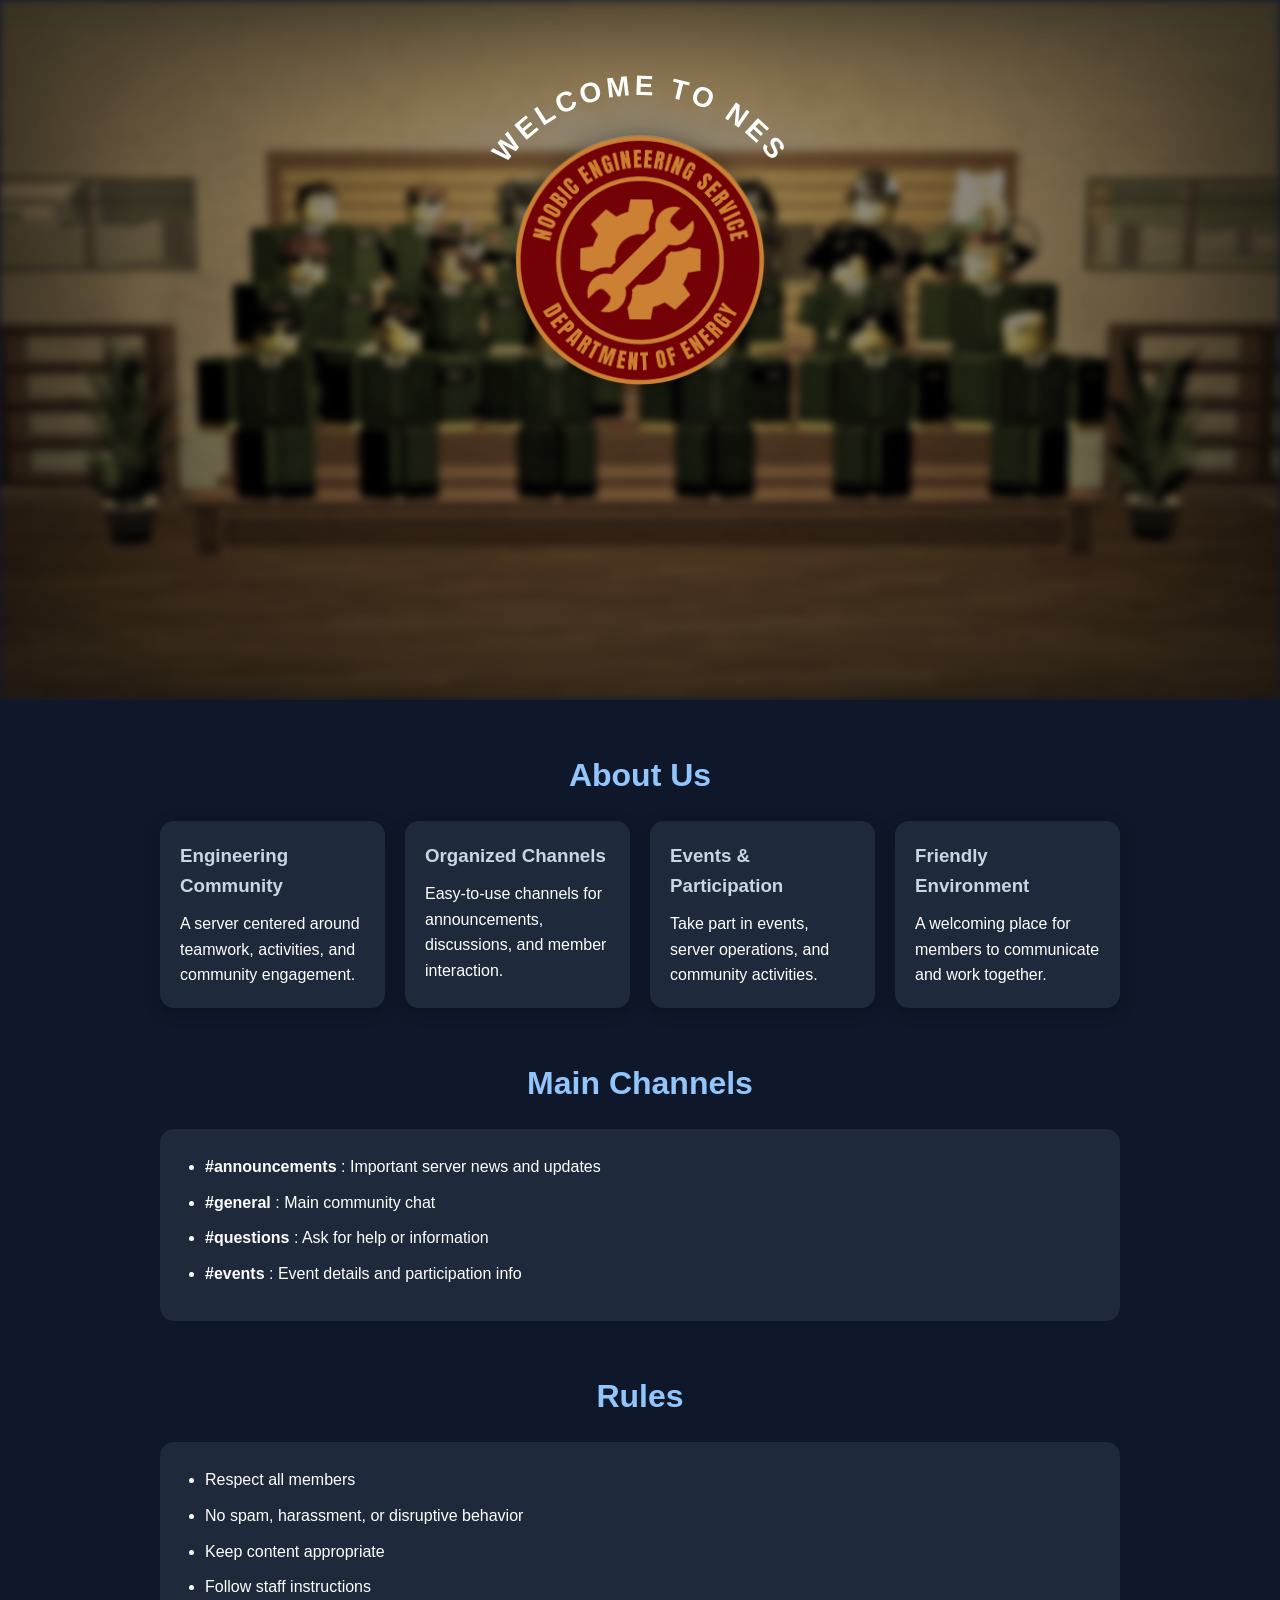
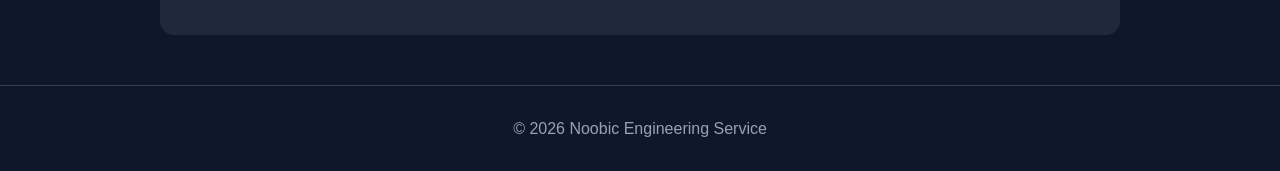
==== index.html @ 14b17bb6 "Rename Untitled-1.html to index.html" ====
<!DOCTYPE html>
<html lang="en">
<head>
  <meta charset="UTF-8">
  <meta name="viewport" content="width=device-width, initial-scale=1.0">
  <title>Noobic Engineering Service</title>
  <style>
    * {
      box-sizing: border-box;
      margin: 0;
      padding: 0;
      font-family: Arial, sans-serif;
    }

    body {
      background: #0f172a;
      color: white;
      line-height: 1.6;
    }

    header {
 	position: relative;
	padding: 50px 20px 70px;
	text-align: center;
	overflow: hidden;
	}

	header::before {
 	content: "";
  	position: absolute;
  	inset: 0;
  	background: url("NESHRMRHC.png") center/cover no-repeat;
  	filter: blur(4px) brightness(0.6);
  	z-index: 0;
	}

    .hero-logo-wrap {
      position: relative;
      width: 420px;
      height: 420px;
      margin: 0 auto 30px;
    }

    .hero-logo-wrap svg {
      position: absolute;
      inset: 0;
      width: 100%;
      height: 100%;
    }

    .circle-text {
      fill: white;
      font-size: 28px;
      font-weight: bold;
      letter-spacing: 4px;
      text-transform: uppercase;
    }

    .hero-logo {
      position: absolute;
      top: 50%;
      left: 50%;
      width: 250px;
      height: 250px;
      transform: translate(-50%, -50%);
      object-fit: contain;
      border-radius: 50%;
      box-shadow: 0 0 25px rgba(0,0,0,0.35);
    }

    header p {
      max-width: 750px;
      margin: 0 auto 25px;
      font-size: 1.08rem;
      color: #e2e8f0;
    }

    .btn {
      display: inline-block;
      background: white;
      color: #5865F2;
      padding: 12px 22px;
      border-radius: 10px;
      text-decoration: none;
      font-weight: bold;
      transition: 0.2s;
    }

    .btn:hover {
      transform: scale(1.05);
      background: #e2e8f0;
    }

    section {
      max-width: 1000px;
      margin: 50px auto;
      padding: 0 20px;
    }

    h2 {
      margin-bottom: 20px;
      font-size: 2rem;
      color: #93c5fd;
      text-align: center;
    }

    .cards {
      display: grid;
      grid-template-columns: repeat(auto-fit, minmax(220px, 1fr));
      gap: 20px;
    }

    .card {
      background: #1e293b;
      padding: 20px;
      border-radius: 14px;
      box-shadow: 0 4px 15px rgba(0,0,0,0.25);
    }

    .card h3 {
      margin-bottom: 10px;
      color: #cbd5e1;
    }

    .rules, .channels {
      background: #1e293b;
      padding: 25px;
      border-radius: 14px;
    }

    ul {
      padding-left: 20px;
    }

    li {
      margin-bottom: 10px;
    }

    footer {
      text-align: center;
      padding: 30px 20px;
      color: #94a3b8;
      border-top: 1px solid #334155;
      margin-top: 40px;
    }

    @media (max-width: 500px) {
      .hero-logo-wrap {
        width: 300px;
        height: 300px;
      }

      .hero-logo {
        width: 180px;
        height: 180px;
      }

      .circle-text {
        font-size: 20px;
        letter-spacing: 3px;
      }
    }
	 #loader {
  		position: fixed;
  		inset: 0;
  		background: #0f172a;
  		display: flex;
  		justify-content: center;
  		align-items: center;
  		z-index: 9999;
  		transition: opacity 0.6s ease, visibility 0.6s ease;
	}	

	 .loader-logo {
  		width: 170px;
  		height: 170px;
  		border-radius: 50%;
  		animation: spinLogo 1.6s linear infinite;
	}

#loader.hide {
  opacity: 0;
  visibility: hidden;
}

@keyframes spinLogo {
  from {
    transform: rotate(0deg);
  }
  to {
    transform: rotate(360deg);
  }
}
  </style>
</head>
<body>
	
    <div id="loader">
  		<img src="nesLOGO.png" alt="Loading Logo" class="loader-logo">
	</div>
	
  <header>
    <div class="hero-logo-wrap">
      <svg viewBox="0 0 420 420" aria-hidden="true">
        <defs>
          <path id="textCircle" d="M 210,210
                                   m -165,0
                                   a 165,165 0 1,1 330,0
                                   a 165,165 0 1,1 -330,0"/>
        </defs>
        <text class="circle-text">
          <textPath href="#textCircle" startOffset="25%" text-anchor="middle">
            WELCOME TO NES
          </textPath>
        </text>
      </svg>

      <img src="nesLOGO.png" alt="Noobic Engineering Service Logo" class="hero-logo">
    </div>

    <p>
      Welcome to the official community space of Noobic Engineering Service.
      Join the server to connect with members, take part in activities, and stay updated with the community.
    </p>

    <a class="btn" href="https://discord.gg/warhzhw2" target="_blank">Join Server</a>
  </header>

  <section>
    <h2>About Us</h2>
    <div class="cards">
      <div class="card">
        <h3>Engineering Community</h3>
        <p>A server centered around teamwork, activities, and community engagement.</p>
      </div>
      <div class="card">
        <h3>Organized Channels</h3>
        <p>Easy-to-use channels for announcements, discussions, and member interaction.</p>
      </div>
      <div class="card">
        <h3>Events & Participation</h3>
        <p>Take part in events, server operations, and community activities.</p>
      </div>
      <div class="card">
        <h3>Friendly Environment</h3>
        <p>A welcoming place for members to communicate and work together.</p>
      </div>
    </div>
  </section>

  <section>
    <h2>Main Channels</h2>
    <div class="channels">
      <ul>
        <li><strong>#announcements</strong> : Important server news and updates</li>
        <li><strong>#general</strong> : Main community chat</li>
        <li><strong>#questions</strong> : Ask for help or information</li>
        <li><strong>#events</strong> : Event details and participation info</li>
      </ul>
    </div>
  </section>

  <section>
    <h2>Rules</h2>
    <div class="rules">
      <ul>
        <li>Respect all members</li>
        <li>No spam, harassment, or disruptive behavior</li>
        <li>Keep content appropriate</li>
        <li>Follow staff instructions</li>
      </ul>
    </div>
  </section>

  <footer>
    <p>© 2026 Noobic Engineering Service</p>
  </footer>
	<script>
  	window.addEventListener("load", function () {
    	const loader = document.getElementById("loader");
    	setTimeout(function () {
      	loader.classList.add("hide");
    	}, 1200);
  	});
	</script>
</body>
</html>
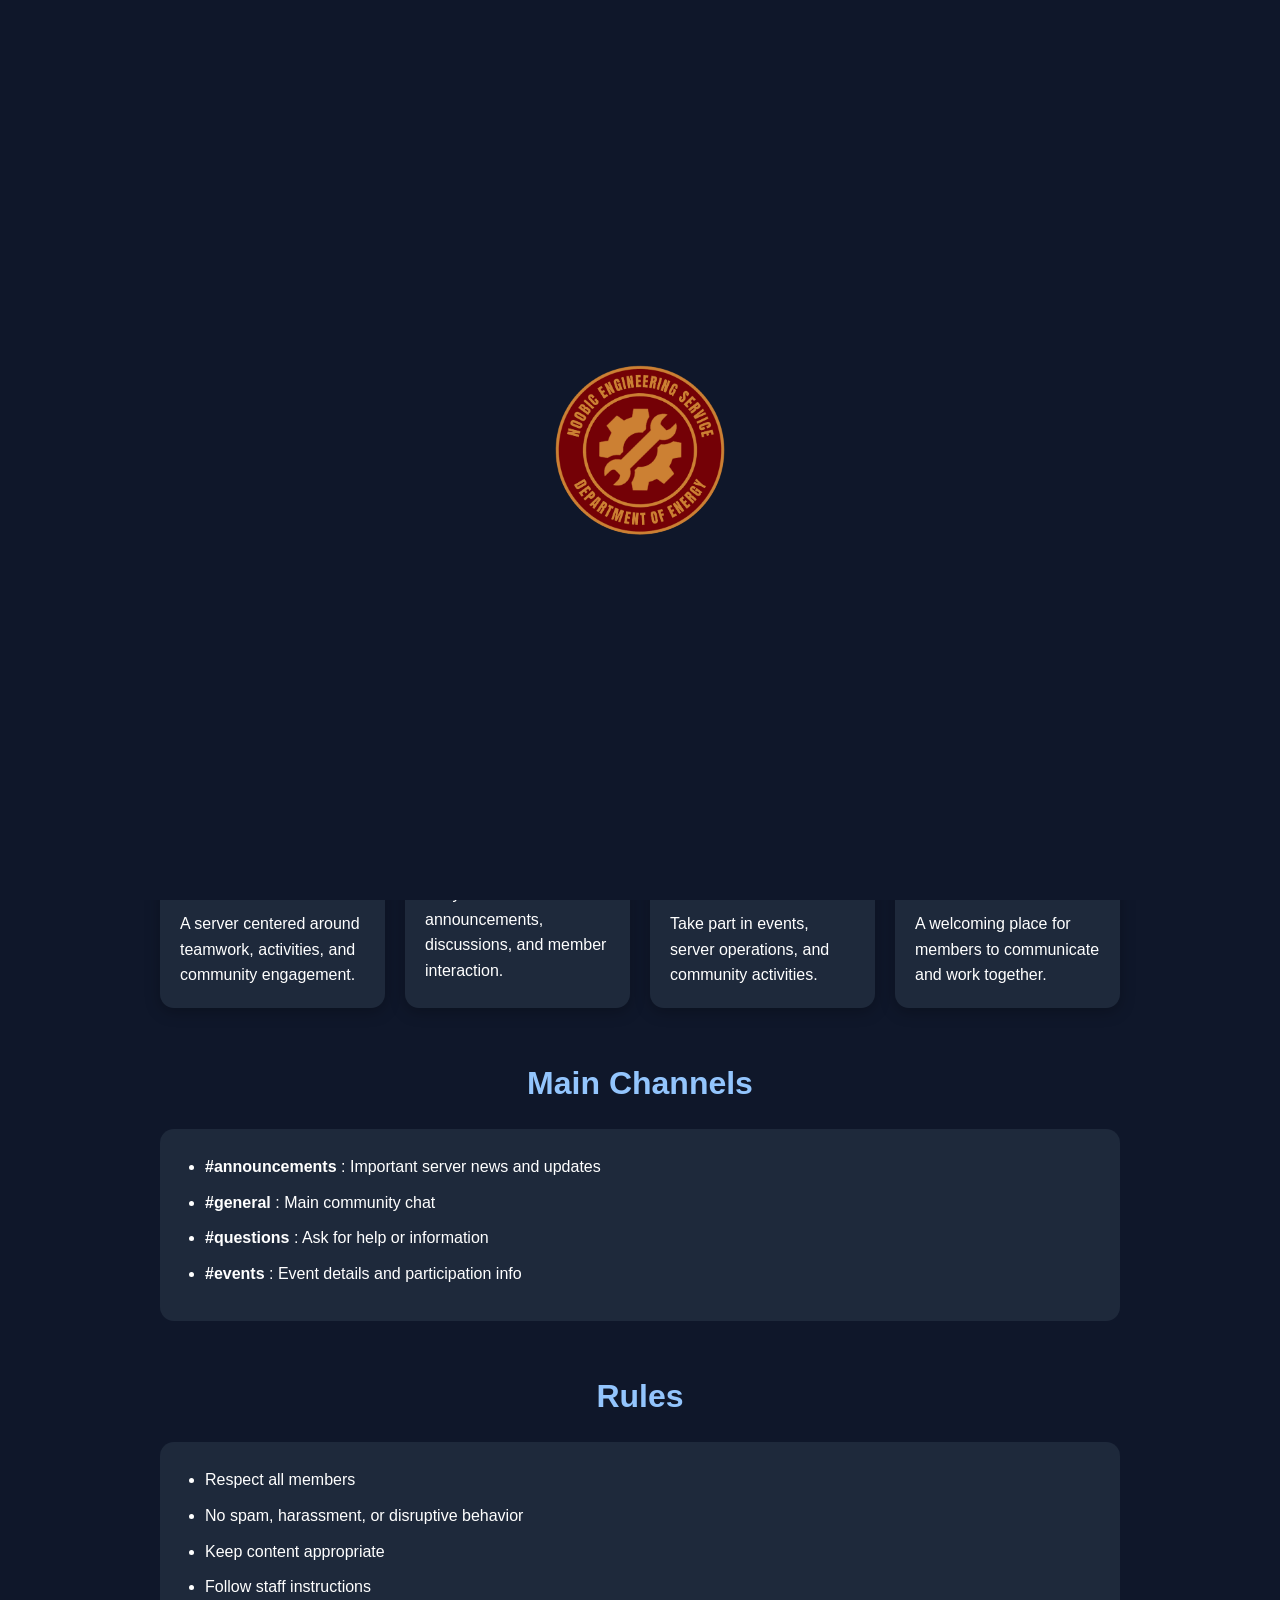
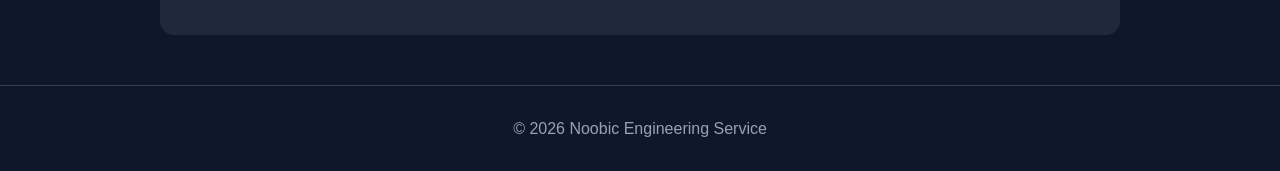
==== commit dd0804f9: "Update index.html" ====
--- a/index.html
+++ b/index.html
@@ -178,17 +178,94 @@
   		animation: spinLogo 1.6s linear infinite;
 	}
 
-#loader.hide {
-  opacity: 0;
+		#loader.hide {
+		opacity: 0;
   visibility: hidden;
 }
 
-@keyframes spinLogo {
-  from {
-    transform: rotate(0deg);
-  }
-  to {
+  @keyframes spinLogo {
+  	from {
+    	transform: rotate(0deg);
+   }
+ 	to {
     transform: rotate(360deg);
+  	}
+   }
+	  
+	header > * {
+  position: relative;
+  z-index: 1;
+}
+	  
+	  .hero-logo {
+  box-shadow: 0 0 70px rgba(255, 200, 100, 0.6);
+}
+	  .circle-text {
+  fill: #d8a15b;
+  font-size: 24px;
+  font-weight: 900;
+  letter-spacing: 6px;
+  text-transform: uppercase;
+  filter:
+    drop-shadow(0 0 2px rgba(216, 161, 91, 0.9))
+    drop-shadow(0 0 6px rgba(216, 161, 91, 0.8))
+    drop-shadow(0 0 12px rgba(216, 161, 91, 0.6));
+}
+	  header {
+  position: relative;
+  padding: 50px 20px 70px;
+  text-align: center;
+  overflow: hidden;
+}
+
+header::before {
+  content: "";
+  position: absolute;
+  inset: 0;
+  background: url("NESHRMRHC.png") center/cover no-repeat;
+  filter: brightness(0.6);
+  transform: scale(1.03);
+  z-index: 0;
+}
+
+#particles {
+  position: absolute;
+  inset: 0;
+  z-index: 1;
+  pointer-events: none;
+  overflow: hidden;
+}
+
+.hero-content {
+  position: relative;
+  z-index: 2;
+}
+	  .particle {
+  position: absolute;
+  display: block;
+  border-radius: 50%;
+  background: rgba(255, 220, 140, 0.85);
+  box-shadow:
+    0 0 6px rgba(255, 220, 140, 0.8),
+    0 0 14px rgba(255, 220, 140, 0.45);
+  animation: floatParticle linear infinite;
+}
+
+@keyframes floatParticle {
+  0% {
+    transform: translateY(0px) translateX(0px);
+  }
+  25% {
+    transform: translateY(-12px) translateX(8px);
+  }
+  50% {
+    transform: translateY(-24px) translateX(-6px);
+  }
+  75% {
+    transform: translateY(-10px) translateX(10px);
+  }
+  100% {
+    transform: translateY(0px) translateX(0px);
   }
 }
   </style>
@@ -200,6 +277,9 @@
 	</div>
 	
   <header>
+  <div id="particles"></div>
+
+  <div class="hero-content">
     <div class="hero-logo-wrap">
       <svg viewBox="0 0 420 420" aria-hidden="true">
         <defs>
@@ -210,7 +290,7 @@
         </defs>
         <text class="circle-text">
           <textPath href="#textCircle" startOffset="25%" text-anchor="middle">
-            WELCOME TO NES
+            SAFETY • SERVICE • REPAIR
           </textPath>
         </text>
       </svg>
@@ -219,13 +299,12 @@
     </div>
 
     <p>
-      Welcome to the official community space of Noobic Engineering Service.
-      Join the server to connect with members, take part in activities, and stay updated with the community.
-    </p>
+      <em> Welcome to the official community space of Noobic Engineering Service.
+    Join the server to connect with members, take part in activities, and stay updated with the community. </em> </p>
 
     <a class="btn" href="https://discord.gg/warhzhw2" target="_blank">Join Server</a>
-  </header>
-
+  </div>
+</header>
   <section>
     <h2>About Us</h2>
     <div class="cards">
@@ -275,13 +354,31 @@
   <footer>
     <p>© 2026 Noobic Engineering Service</p>
   </footer>
-	<script>
-  	window.addEventListener("load", function () {
-    	const loader = document.getElementById("loader");
-    	setTimeout(function () {
-      	loader.classList.add("hide");
-    	}, 1200);
-  	});
-	</script>
+<script>
+window.addEventListener("load", function () {
+
+  // loader
+  const loader = document.getElementById("loader");
+  setTimeout(function () {
+    loader.classList.add("hide");
+  }, 2400);
+
+  // particles
+  const particles = document.getElementById("particles");
+
+  for (let i = 0; i < 30; i++) {
+    const p = document.createElement("span");
+    p.className = "particle";
+    p.style.left = Math.random() * 100 + "%";
+    p.style.top = Math.random() * 100 + "%";
+    p.style.animationDelay = (Math.random() * 6) + "s";
+    p.style.animationDuration = (4 + Math.random() * 5) + "s";
+    p.style.opacity = 0.2 + Math.random() * 0.5;
+    p.style.width = p.style.height = (2 + Math.random() * 4) + "px";
+    particles.appendChild(p);
+  }
+
+});
+</script>
 </body>
 </html>
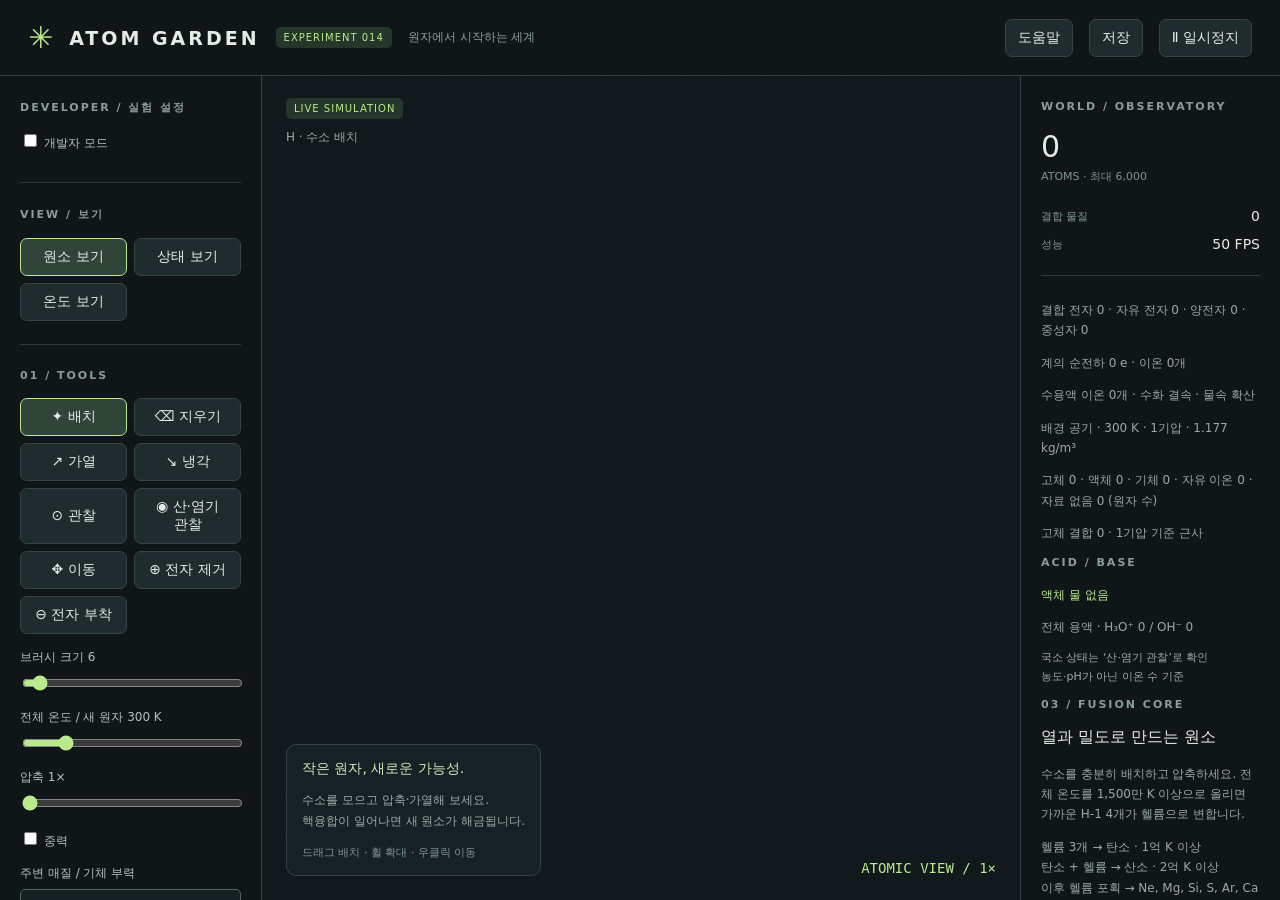
==== commit 49f1d265: "Add files via upload" ====
--- a/index.html
+++ b/index.html
@@ -1,384 +1,3 @@
-<!DOCTYPE html>
-<html lang="en">
-<head>
-  <meta charset="UTF-8">
-  <meta name="viewport" content="width=device-width, initial-scale=1.0">
-  <title>Noobic Engineering Service</title>
-  <style>
-    * {
-      box-sizing: border-box;
-      margin: 0;
-      padding: 0;
-      font-family: Arial, sans-serif;
-    }
-
-    body {
-      background: #0f172a;
-      color: white;
-      line-height: 1.6;
-    }
-
-    header {
- 	position: relative;
-	padding: 50px 20px 70px;
-	text-align: center;
-	overflow: hidden;
-	}
-
-	header::before {
- 	content: "";
-  	position: absolute;
-  	inset: 0;
-  	background: url("NESHRMRHC.png") center/cover no-repeat;
-  	filter: blur(4px) brightness(0.6);
-  	z-index: 0;
-	}
-
-    .hero-logo-wrap {
-      position: relative;
-      width: 420px;
-      height: 420px;
-      margin: 0 auto 30px;
-    }
-
-    .hero-logo-wrap svg {
-      position: absolute;
-      inset: 0;
-      width: 100%;
-      height: 100%;
-    }
-
-    .circle-text {
-      fill: white;
-      font-size: 28px;
-      font-weight: bold;
-      letter-spacing: 4px;
-      text-transform: uppercase;
-    }
-
-    .hero-logo {
-      position: absolute;
-      top: 50%;
-      left: 50%;
-      width: 250px;
-      height: 250px;
-      transform: translate(-50%, -50%);
-      object-fit: contain;
-      border-radius: 50%;
-      box-shadow: 0 0 25px rgba(0,0,0,0.35);
-    }
-
-    header p {
-      max-width: 750px;
-      margin: 0 auto 25px;
-      font-size: 1.08rem;
-      color: #e2e8f0;
-    }
-
-    .btn {
-      display: inline-block;
-      background: white;
-      color: #5865F2;
-      padding: 12px 22px;
-      border-radius: 10px;
-      text-decoration: none;
-      font-weight: bold;
-      transition: 0.2s;
-    }
-
-    .btn:hover {
-      transform: scale(1.05);
-      background: #e2e8f0;
-    }
-
-    section {
-      max-width: 1000px;
-      margin: 50px auto;
-      padding: 0 20px;
-    }
-
-    h2 {
-      margin-bottom: 20px;
-      font-size: 2rem;
-      color: #93c5fd;
-      text-align: center;
-    }
-
-    .cards {
-      display: grid;
-      grid-template-columns: repeat(auto-fit, minmax(220px, 1fr));
-      gap: 20px;
-    }
-
-    .card {
-      background: #1e293b;
-      padding: 20px;
-      border-radius: 14px;
-      box-shadow: 0 4px 15px rgba(0,0,0,0.25);
-    }
-
-    .card h3 {
-      margin-bottom: 10px;
-      color: #cbd5e1;
-    }
-
-    .rules, .channels {
-      background: #1e293b;
-      padding: 25px;
-      border-radius: 14px;
-    }
-
-    ul {
-      padding-left: 20px;
-    }
-
-    li {
-      margin-bottom: 10px;
-    }
-
-    footer {
-      text-align: center;
-      padding: 30px 20px;
-      color: #94a3b8;
-      border-top: 1px solid #334155;
-      margin-top: 40px;
-    }
-
-    @media (max-width: 500px) {
-      .hero-logo-wrap {
-        width: 300px;
-        height: 300px;
-      }
-
-      .hero-logo {
-        width: 180px;
-        height: 180px;
-      }
-
-      .circle-text {
-        font-size: 20px;
-        letter-spacing: 3px;
-      }
-    }
-	 #loader {
-  		position: fixed;
-  		inset: 0;
-  		background: #0f172a;
-  		display: flex;
-  		justify-content: center;
-  		align-items: center;
-  		z-index: 9999;
-  		transition: opacity 0.6s ease, visibility 0.6s ease;
-	}	
-
-	 .loader-logo {
-  		width: 170px;
-  		height: 170px;
-  		border-radius: 50%;
-  		animation: spinLogo 1.6s linear infinite;
-	}
-
-		#loader.hide {
-		opacity: 0;
-  visibility: hidden;
-}
-
-  @keyframes spinLogo {
-  	from {
-    	transform: rotate(0deg);
-   }
- 	to {
-    transform: rotate(360deg);
-  	}
-   }
-	  
-	header > * {
-  position: relative;
-  z-index: 1;
-}
-	  
-	  .hero-logo {
-  box-shadow: 0 0 70px rgba(255, 200, 100, 0.6);
-}
-	  .circle-text {
-  fill: #d8a15b;
-  font-size: 24px;
-  font-weight: 900;
-  letter-spacing: 6px;
-  text-transform: uppercase;
-  filter:
-    drop-shadow(0 0 2px rgba(216, 161, 91, 0.9))
-    drop-shadow(0 0 6px rgba(216, 161, 91, 0.8))
-    drop-shadow(0 0 12px rgba(216, 161, 91, 0.6));
-}
-	  header {
-  position: relative;
-  padding: 50px 20px 70px;
-  text-align: center;
-  overflow: hidden;
-}
-
-header::before {
-  content: "";
-  position: absolute;
-  inset: 0;
-  background: url("NESHRMRHC.png") center/cover no-repeat;
-  filter: brightness(0.6);
-  transform: scale(1.03);
-  z-index: 0;
-}
-
-#particles {
-  position: absolute;
-  inset: 0;
-  z-index: 1;
-  pointer-events: none;
-  overflow: hidden;
-}
-
-.hero-content {
-  position: relative;
-  z-index: 2;
-}
-	  .particle {
-  position: absolute;
-  display: block;
-  border-radius: 50%;
-  background: rgba(255, 220, 140, 0.85);
-  box-shadow:
-    0 0 6px rgba(255, 220, 140, 0.8),
-    0 0 14px rgba(255, 220, 140, 0.45);
-  animation: floatParticle linear infinite;
-}
-
-@keyframes floatParticle {
-  0% {
-    transform: translateY(0px) translateX(0px);
-  }
-  25% {
-    transform: translateY(-12px) translateX(8px);
-  }
-  50% {
-    transform: translateY(-24px) translateX(-6px);
-  }
-  75% {
-    transform: translateY(-10px) translateX(10px);
-  }
-  100% {
-    transform: translateY(0px) translateX(0px);
-  }
-}
-  </style>
-</head>
-<body>
-	
-    <div id="loader">
-  		<img src="nesLOGO.png" alt="Loading Logo" class="loader-logo">
-	</div>
-	
-  <header>
-  <div id="particles"></div>
-
-  <div class="hero-content">
-    <div class="hero-logo-wrap">
-      <svg viewBox="0 0 420 420" aria-hidden="true">
-        <defs>
-          <path id="textCircle" d="M 210,210
-                                   m -165,0
-                                   a 165,165 0 1,1 330,0
-                                   a 165,165 0 1,1 -330,0"/>
-        </defs>
-        <text class="circle-text">
-          <textPath href="#textCircle" startOffset="25%" text-anchor="middle">
-            SAFETY • SERVICE • REPAIR
-          </textPath>
-        </text>
-      </svg>
-
-      <img src="nesLOGO.png" alt="Noobic Engineering Service Logo" class="hero-logo">
-    </div>
-
-    <p>
-      <em> Welcome to the official community space of Noobic Engineering Service.
-    Join the server to connect with members, take part in activities, and stay updated with the community. </em> </p>
-
-    <a class="btn" href="https://discord.gg/warhzhw2" target="_blank">Join Server</a>
-  </div>
-</header>
-  <section>
-    <h2>About Us</h2>
-    <div class="cards">
-      <div class="card">
-        <h3>Engineering Community</h3>
-        <p>A server centered around teamwork, activities, and community engagement.</p>
-      </div>
-      <div class="card">
-        <h3>Organized Channels</h3>
-        <p>Easy-to-use channels for announcements, discussions, and member interaction.</p>
-      </div>
-      <div class="card">
-        <h3>Events & Participation</h3>
-        <p>Take part in events, server operations, and community activities.</p>
-      </div>
-      <div class="card">
-        <h3>Friendly Environment</h3>
-        <p>A welcoming place for members to communicate and work together.</p>
-      </div>
-    </div>
-  </section>
-
-  <section>
-    <h2>Main Channels</h2>
-    <div class="channels">
-      <ul>
-        <li><strong>#announcements</strong> : Important server news and updates</li>
-        <li><strong>#general</strong> : Main community chat</li>
-        <li><strong>#questions</strong> : Ask for help or information</li>
-        <li><strong>#events</strong> : Event details and participation info</li>
-      </ul>
-    </div>
-  </section>
-
-  <section>
-    <h2>Rules</h2>
-    <div class="rules">
-      <ul>
-        <li>Respect all members</li>
-        <li>No spam, harassment, or disruptive behavior</li>
-        <li>Keep content appropriate</li>
-        <li>Follow staff instructions</li>
-      </ul>
-    </div>
-  </section>
-
-  <footer>
-    <p>© 2026 Noobic Engineering Service</p>
-  </footer>
-<script>
-window.addEventListener("load", function () {
-
-  // loader
-  const loader = document.getElementById("loader");
-  setTimeout(function () {
-    loader.classList.add("hide");
-  }, 2400);
-
-  // particles
-  const particles = document.getElementById("particles");
-
-  for (let i = 0; i < 30; i++) {
-    const p = document.createElement("span");
-    p.className = "particle";
-    p.style.left = Math.random() * 100 + "%";
-    p.style.top = Math.random() * 100 + "%";
-    p.style.animationDelay = (Math.random() * 6) + "s";
-    p.style.animationDuration = (4 + Math.random() * 5) + "s";
-    p.style.opacity = 0.2 + Math.random() * 0.5;
-    p.style.width = p.style.height = (2 + Math.random() * 4) + "px";
-    particles.appendChild(p);
-  }
-
-});
-</script>
-</body>
-</html>
+<!doctype html><html lang="ko"><meta charset="utf-8"><meta name="viewport" content="width=device-width,initial-scale=1"><title>ATOM GARDEN — 원자에서 시작하는 세계</title><style>
+*{box-sizing:border-box}body{margin:0;background:#101618;color:#e5ebe5;font:14px system-ui,sans-serif}button,input,select{font:inherit}button{cursor:pointer;color:inherit;background:#202b2e;border:1px solid #354448;border-radius:7px;padding:9px 12px}button:hover,button.active{border-color:#b9eb8c;background:#314438}button:disabled{opacity:.3;cursor:default}header{height:76px;border-bottom:1px solid #334044;display:flex;align-items:center;padding:0 28px;gap:16px}header strong{letter-spacing:3px;font-size:19px}header small{color:#8c9d99}.tag{color:#b9eb8c;background:#25362a;border-radius:5px;padding:5px 8px;font-size:10px;letter-spacing:1px}.spacer{flex:1}main{display:grid;grid-template-columns:262px 1fr 260px;height:calc(100dvh - 76px)}aside{padding:24px 20px;overflow:auto;border-right:1px solid #334044}aside:last-child{border-left:1px solid #334044;border-right:0}h2{font-size:11px;letter-spacing:2px;color:#8c9d99;margin:0 0 16px}h3{font-size:16px;font-weight:500}p{line-height:1.7;color:#99aaa5;font-size:12px}.tools{display:grid;grid-template-columns:1fr 1fr;gap:7px}.section{border-bottom:1px solid #2c393c;padding-bottom:23px;margin-bottom:24px}.workspace{position:relative;min-width:0;overflow:hidden;background:#11191c}canvas{width:100%;height:100%;display:block;touch-action:none}.overlay{position:absolute;pointer-events:none}.top{top:23px;left:24px}.bottom{bottom:24px;left:24px;right:24px;display:flex;align-items:end;justify-content:space-between}.muted{color:#7e9590;font-size:11px}.scale{font-family:monospace;color:#b9eb8c}.hint{max-width:290px;background:#182326e8;border:1px solid #354448;border-radius:10px;padding:15px}label{display:block;color:#b5c3bd;font-size:12px;margin:15px 0 7px}input[type=range]{width:100%;accent-color:#b9eb8c}.elements{display:grid;grid-template-columns:repeat(4,1fr);gap:5px;margin-top:12px}.element{padding:6px 2px;position:relative;min-height:43px}.element small{display:block;font-size:9px;color:#8d9e97}.element.selected{border-color:#b9eb8c;color:#b9eb8c}#search{width:100%;padding:9px;background:#121c1e;color:white;border:1px solid #354448;border-radius:5px}.stat{font-size:30px;font-weight:300;margin-bottom:5px}.row{display:flex;gap:7px;align-items:center;justify-content:space-between}#log p{border-left:2px solid #749657;padding-left:12px}.note{font-size:11px;color:#92a49d;background:#1c2729;padding:12px;border-radius:6px}#toast{position:absolute;top:24px;right:24px;background:#b9eb8c;color:#17261a;padding:12px;border-radius:8px;display:none;max-width:330px}dialog{background:#1a2629;color:#d9e5df;border:1px solid #56675e;border-radius:12px;max-width:530px;padding:28px}dialog::backdrop{background:#000a}@media(max-width:1000px){main{grid-template-columns:210px 1fr}aside:last-child{display:none}header{padding:0 15px}header small{display:none}}@media(max-width:620px){main{grid-template-columns:155px 1fr}aside{padding:14px 10px}header strong{font-size:13px}header{gap:7px}.tools{grid-template-columns:1fr}.elements{grid-template-columns:repeat(3,1fr)}.hint{display:none}header button{padding:7px}.tag{display:none}}
+.temperature-legend{right:20px;top:20px;width:min(280px,calc(100% - 40px));padding:13px;background:#152023ef;border:1px solid #46565d;border-radius:8px;font-size:11px}.temperature-gradient{height:12px;border-radius:3px;margin:10px 0 6px}.temperature-ticks{position:relative;height:19px}.temperature-ticks span{position:absolute;transform:translateX(-50%)}.temperature-ticks span:first-child{left:0;transform:none}.temperature-ticks span:nth-child(2){left:23.593%}.temperature-ticks span:nth-child(3){left:58.982%}.temperature-ticks span:last-child{right:0;transform:none}.temperature-legend small{color:#b2c3c8;font-size:10px}@media(max-width:620px){.temperature-legend{top:95px;right:10px;width:calc(100% - 20px)}}[hidden]{display:none!important}select,input[type=number]{width:100%;background:#152023;color:#e5ebe5;border:1px solid #526461;border-radius:5px;padding:7px}#developerPanel p{font-size:11px}</style><header><span style="color:#b9eb8c;font-size:30px">✳</span><strong>ATOM GARDEN</strong><span class="tag">EXPERIMENT 014</span><small>원자에서 시작하는 세계</small><span class="spacer"></span><button id="help">도움말</button><button id="save">저장</button><button id="pause">Ⅱ 일시정지</button></header><main><aside><div class="section"><h2>DEVELOPER / 실험 설정</h2><label><input type="checkbox" id="developerMode"> 개발자 모드</label><div id="developerPanel" hidden><p>모든 원소·물질 소환 가능. 이 모드의 발견은 도감에 기록하지 않습니다. 전하 지정 소환은 외부에서 전하를 추가하는 편집입니다. 설정한 이온의 실제 안정성은 판정하지 않습니다.</p><label for="isotope">동위원소</label><select id="isotope"></select><label for="spawnCharge">소환 전하 (−3 ~ 원자번호)</label><input id="spawnCharge" type="number" min="-3" max="1" step="1" value="0"><p id="atomicSelection"></p></div></div><div class="section"><h2>VIEW / 보기</h2><div class="tools"><button id="elementView" class="active" aria-pressed="true">원소 보기</button><button id="phaseView" aria-pressed="false">상태 보기</button><button id="temperatureView" aria-pressed="false">온도 보기</button></div></div><div class="section"><h2>01 / TOOLS</h2><div class="tools" id="tools"></div><label>브러시 크기 <span id="brushValue">6</span></label><input id="brush" aria-label="브러시 크기" type="range" min="1" max="100" value="6"><label>전체 온도 / 새 원자 <span id="tempValue">300 K</span></label><input id="temp" type="range" min="1" max="9.4771" step=".01" value="2.4771"><label>압축 <span id="compressionValue">1×</span></label><input id="compression" aria-label="압축" type="range" min="1" max="100" value="1"><label><input id="gravity" type="checkbox"> 중력</label><label for="ambientMedium">주변 매질 / 기체 부력</label><select id="ambientMedium"><option value="air">공기 · 300 K · 1기압</option><option value="vacuum">진공 · 공기 부력 없음</option></select><p style="font-size:11px;color:#9eadaa">중력을 켜면 밀도 차이로 상승·하강<br>관찰 도구로 기체 밀도 확인</p><div class="row"><button id="minus">−</button><span id="zoomText">100%</span><button id="plus">+</button><button id="home">⌖</button></div></div><h2>02 / DISCOVERIES</h2><div class="row"><button class="active" id="elementTab">원소</button><button id="moleculeTab">물질</button></div><p id="discoveryCount"></p><input id="search" placeholder="기호 또는 이름 검색" aria-label="도감 검색"><p id="metalHint" class="note" hidden style="white-space:pre-line"></p><div class="elements" id="catalog"></div></aside><section class="workspace"><canvas id="canvas"></canvas><div class="overlay top"><span class="tag">LIVE SIMULATION</span><p id="selection">H · 수소 배치</p></div><div class="overlay bottom"><div class="hint"><div style="color:#d2e9bd">작은 원자, 새로운 가능성.</div><p id="guide">수소를 모으고 압축·가열해 보세요.<br>핵융합이 일어나면 새 원소가 해금됩니다.</p><span class="muted">드래그 배치 · 휠 확대 · 우클릭 이동</span></div><span class="scale" id="lod">ATOMIC VIEW / 1×</span></div><div id="phaseLegend" class="overlay temperature-legend" hidden>상태 보기<br><span style="color:#b9cddd">■ 고체</span> · <span style="color:#51baff">■ 액체</span> · <span style="color:#c5df97">■ 기체</span> · <span style="color:#e8a1ff">■ 자유 이온</span><p>회색 · 상변화 자료 없음<br>축소 시 대표 입자의 상태</p></div><div id="temperatureLegend" class="overlay temperature-legend" hidden><strong>온도 · K</strong><div id="temperatureGradient" class="temperature-gradient"></div><div class="temperature-ticks"><span>10</span><span>1천</span><span>100만</span><span>30억</span></div><small>고정 로그 눈금 · 축소 시 영역 평균 온도</small></div><div id="toast" role="status"></div></section><aside><div class="section"><h2>WORLD / OBSERVATORY</h2><div class="stat" id="count">0</div><div class="muted">ATOMS · 최대 6,000</div><div style="height:24px"></div><div class="row"><span class="muted">결합 물질</span><span id="bonds">0</span></div><div class="row" style="margin-top:12px"><span class="muted">성능</span><span id="fps">60 FPS</span></div></div><div class="section"><p id="electronStats"></p><p id="chargeStats"></p><p id="solutionStats"></p><p id="gasStats"></p><p id="phaseStats"></p><p id="solidStats"></p><h2>ACID / BASE</h2><p id="acidState">액체 물 없음</p><p id="acidStats">전체 용액 · H₃O⁺ 0 / OH⁻ 0</p><p style="font-size:11px;color:#9eadaa">국소 상태는 ‘산·염기 관찰’로 확인<br>농도·pH가 아닌 이온 수 기준</p><h2>03 / FUSION CORE</h2><h3>열과 밀도로 만드는 원소</h3><p>수소를 충분히 배치하고 압축하세요. 전체 온도를 1,500만 K 이상으로 올리면 가까운 H-1 4개가 헬륨으로 변합니다.</p><p>헬륨 3개 → 탄소 · 1억 K 이상<br>탄소 + 헬륨 → 산소 · 2억 K 이상<br>이후 헬륨 포획 → Ne, Mg, Si, S, Ar, Ca</p><div class="row"><span>평균 온도</span><span id="averageTemp">300 K</span></div><p>국소 밀도 <span id="density">0 / 반경 32</span></p><p>핵 에너지 <span id="energy">0 MeV</span><br>화학 에너지 <span id="chemicalEnergy">0 eV</span></p><div class="note" id="reaction">반응 대기</div></div><h2>DISCOVERY LOG</h2><div id="log"></div><div class="note">프로토타입 v0.14<br>탄성 충돌 · 중력·기체 부력 · 열 전달 · 압축<br>핵융합 10경로 · 분자 9종 · 이온결정 17종 · 다원자 이온 2종 · 연소 2경로<br>반응 속도·온도 문턱·열 피드백은 게임용 근사입니다. 상태별 결합·응집·점성은 1기압 기준 근사입니다. 잠열과 압력별 상평형은 미구현입니다. 동위원소 붕괴와 전체 원소의 생성 경로는 아직 지원하지 않습니다.</div><button id="clear" style="margin-top:18px;width:100%">세계 비우기</button><button id="reset" style="margin-top:8px;width:100%">진행 초기화</button></aside></main><dialog id="dialog"><p>개발자 모드에서는 미발견 원소·분자도 소환할 수 있습니다. 원소를 선택한 다음 동위원소와 전하를 설정하세요. 동위원소 목록은 대표 동위원소와 일부 주요 변종을 지원합니다. 전하 = 양성자 수 − 전자 수입니다. 전자는 그리지 않고 결합 전자·공간 전체의 자유 전자 수로 계산합니다. 전자 제거 도구는 전자를 자유 전자 저장량으로 옮기며, 부착 도구는 그 저장량을 소비합니다.</p><p>이온 사이에는 가까운 거리에서 인력·척력이 작용합니다. 고온 이온화와 저온 재결합은 근사 문턱값을 사용합니다. 자유 전자의 위치·궤도·양자 상태는 계산하지 않습니다. 이온은 기존의 중성 분자 결합에서 제외됩니다. 방사성 동위원소의 붕괴는 아직 구현하지 않았습니다.</p><p>질량수는 입자의 질량·충돌·열운동과 핵반응 선택에 반영됩니다. 중수소 H-2와 삼중수소 H-3는 1억 K 이상에서 He-4와 중성자를 생성합니다. 수소 순반응의 양전자와 D–T 반응의 중성자는 개수로 집계합니다. 원자 배치·삭제와 온도 도구는 외부 편집이며 닫힌 계 보존 조건에 해당하지 않습니다.</p><p>물과 철·구리·알루미늄·리튬 등 주요 물질에 1기압 기준 녹는점·끓는점을 적용합니다. 물은 273.15 K에서 녹고 373.15 K에서 기체로 전환됩니다. 철은 1811 K에서 녹고 3134 K에서 기체로 전환됩니다. 고체는 이웃과 거리를 유지하는 결합과 내부 진동 감쇠를 사용하며 녹으면 고체 결합이 풀립니다. CO₂와 탄소는 이 모델에서 승화합니다. 자료가 없는 원소는 상태 미정으로 표시합니다. 결정 격자·잠열·압력별 상평형은 아직 계산하지 않습니다.</p><h3>산·염기와 중화</h3><p>산: HCl(물속에서는 염산), HBr. 염기: LiOH, NaOH, KOH, RbOH, CsOH, FrOH(예측), Ca(OH)₂, Sr(OH)₂, Ba(OH)₂. 액체 물 가까이에서 산이 내놓은 H⁺가 H₂O에 결합해 H₃O⁺를 만듭니다. 염기는 금속 양이온과 OH⁻로 해리합니다. H₃O⁺는 O 1개와 H 3개, OH⁻는 O 1개와 H 1개가 결합한 다원자 이온입니다. H₃O⁺ + OH⁻ → 2H₂O 중화 반응은 원자·동위원소·전자·총전하를 보존하고 열을 방출합니다. Na⁺·Cl⁻ 등의 구경꾼 이온은 용액에 남습니다.</p><p>300 K에서 물 → HCl → NaOH를 같은 영역에 배치해 보세요. 산·염기 관찰 도구는 누른 위치 반경 60의 H₃O⁺·OH⁻를 셉니다. 200% 이상 확대하면 주황색 H₃O⁺와 보라색 OH⁻ 결합·이름을 볼 수 있습니다. 양쪽이 남으면 혼합/중화 대기, 한쪽만 남으면 산성/염기성으로 표시합니다. 전체 집계는 서로 떨어진 용액도 합산합니다. 발견한 물질은 도감에서 재소환할 수 있고 개발자 모드에서는 모두 배치할 수 있습니다.</p><p>H₃O⁺는 실제 물 분자에 기존 양성자가 결합하므로 원자를 새로 만들지 않습니다. 발견하면 도감에서 다시 소환할 수 있습니다. 추가 물 분자가 부족하거나 너무 멀면 남은 H⁺는 ‘수화 대기’로 따로 표시하며 물을 더 배치하면 결합합니다. 전하는 원자 하나에 국소화해 장부로 관리하며 실제 전자 밀도는 계산하지 않습니다. 농도와 용액 부피가 정해져 있지 않아 pH 숫자는 계산하지 않습니다. 약산·약염기(NH₃ 포함), 완충 용액, 물의 자동 이온화, Ca(OH)₂의 제한된 용해도와 열분해 경로는 아직 미구현입니다. 해리·중화 속도와 반응 열 피드백은 게임용 근사입니다.</p><p><a href="https://openstax.org/books/chemistry/pages/4-2-classifying-chemical-reactions" target="_blank" rel="noopener">OpenStax · 산·염기와 중화 반응</a></p><h3>기체 밀도와 부력</h3><p>중력을 켜면 기체의 분자량과 온도로 밀도(ρ = PM/RT)를 계산하고 주변 매질과 비교합니다. 질량수로 몰질량을 근사하므로 동위원소도 반영됩니다. 기본 배경은 300 K·1기압의 공기입니다. 수소·헬륨은 상승하고 상온의 CO₂는 하강하며, 가열된 기체는 밀도가 낮아집니다. 진공에서는 공기 부력이 없어 수소도 중력으로 떨어집니다.</p><p>액체 물 안의 기체에는 물 기준 부력과 저항을 적용합니다. 물의 표시 원자가 기포를 가두지 않으며 얼음·고체와의 충돌은 유지합니다. 물과 접촉한 기체는 열을 교환합니다. 관찰 도구의 밀도는 항상 1기압 환산값입니다. 배경 공기는 부력 계산용이며 반응 원자로 추가하지 않습니다.</p><p>부력은 기체 덩어리를 분자 단위로 표현한 게임용 근사입니다. 급격한 가속은 제한하며, 실제 기포 모양·기체 혼합 유동·압력장·용해도는 계산하지 않습니다. 결합한 분자의 모든 원자는 같은 부력 가속도를 받습니다. 중성 H·N·O·F·Cl의 고립 원자는 결합 전까지 기체로 취급합니다.</p><p><a href="https://www1.grc.nasa.gov/beginners-guide-to-aeronautics/equation-of-state/" target="_blank" rel="noopener">NASA · 이상 기체 상태 방정식</a> · <a href="https://openstax.org/books/university-physics-volume-1/pages/14-4-archimedes-principle-and-buoyancy" target="_blank" rel="noopener">OpenStax · 부력</a></p><h3>이온결합과 금속 반응성</h3><p>이온이 정지해 보이면 물이 액체인지 확인하세요. 액체 물의 표시 원자는 자유 이온을 단단한 벽처럼 밀어내지 않으며, 물과의 저항·열 교환·확산으로 이동을 계산합니다. 이온이 액체 가장자리로 나가면 가까운 물 쪽으로 돌아오는 수화 인력을 적용하며, 물과 상대적인 이동을 강하게 감쇠합니다. 물속에서는 계속 확산하고 움직이는 물을 따라갑니다. OH⁻와 H₃O⁺도 결합 전체에 같은 힘을 적용합니다. 물이 얼거나 증발하면 이 액체 결속력은 해제됩니다. 얼음·금속·아직 녹지 않은 결정은 충돌을 유지합니다. 이는 용액을 위한 게임용 근사입니다. 녹아 나온 이온은 물속에서 무작위로 확산합니다. 물과 CuCl₂를 배치한 영역에 Zn을 넣으면 Cu²⁺가 가까이 접근할 때 Zn²⁺와 Cu가 생성됩니다. Cl⁻는 이 반응의 구경꾼 이온으로 물속에 남습니다. 중성 아연을 향한 인위적인 끌어당김은 없습니다. 확대하면 수용액 이온에 (aq)가 표시됩니다. 확산 속도는 관찰하기 쉽게 조정한 게임용 근사입니다.</p><p><a href="https://chemed.chem.purdue.edu/genchem/demosheets/9.11.html" target="_blank" rel="noopener">반응 참고: Purdue · 아연과 구리의 치환</a></p><p>NaCl, KCl, MgCl₂, CaCl₂, ZnCl₂, FeCl₂, CuCl₂, AgCl을 지원합니다. 금색 선은 이온결합의 화학식 단위이며 실제 결정 격자의 근사입니다. Na·K·Mg·Ca와 중성 Cl 원자가 만나면 전자가 이동해 염을 만듭니다. 지원하는 양이온과 Cl⁻도 전하가 맞으면 결합합니다. 녹는점 이상에서는 결합을 해제하며 용융염·기체의 상평형은 아직 미구현입니다.</p><p>액체 물 근처에서 가용성 염과 HCl은 이온으로 해리합니다. Ag⁺ + Cl⁻는 AgCl 침전을 만듭니다. 수용액에서 Mg > Zn > Fe > H > Cu > Ag 순서로 치환을 판정합니다. 알칼리 금속과 Ca·Sr·Ba는 물 반응과 산의 H₃O⁺ 환원을 지원하며, 금속 이온의 직접 치환에는 이 순서를 확장하지 않습니다. 1가 금속의 산 반응도 전자 수를 맞춰 두 금속 원자가 함께 처리됩니다. 예: Zn + Cu²⁺ → Zn²⁺ + Cu, Cu + 2Ag⁺ → Cu²⁺ + 2Ag, Zn + 2H₃O⁺ → Zn²⁺ + H₂ + 2H₂O. 반대 방향은 반응하지 않습니다. 전자 수·원자 수·동위원소를 보존합니다.</p><p>개발자 모드에서 물과 CuCl₂를 배치하고 Zn을 넣어 보세요. AgCl 침전은 물 속 Ag⁺와 Cl⁻를 전하 지정 소환해 확인할 수 있습니다. 고체 소환의 무작위 이동을 제거하고 내부 운동을 강하게 감쇠했습니다. 작은 열진동은 시각 효과이며 중력과 충돌은 유지합니다. 용해도곱, 농도, 실제 반응속도 상수, 산화막은 미구현입니다. Mg·Be의 물·수증기 반응은 아직 지원하지 않습니다.</p><h3>알칼리 금속과 물</h3><p>개발자 모드에서 온도를 300 K 부근으로 설정하고 액체 물을 넉넉히 뿌린 뒤 Li·Na·K·Rb·Cs·Fr 중 하나를 넣으세요. 같은 금속 원자 2개와 물 분자 2개가 가까이 접촉해야 반응합니다. 수소를 제외한 1족 금속 6종을 지원합니다.</p><p>2M + 2H₂O → 2MOH + H₂<br>Ca·Sr·Ba는 M + 2H₂O → M(OH)₂ + H₂로 반응합니다. 물이 남아 있으면 수산화물이 금속 양이온과 OH⁻로 해리되어 염기성이 됩니다. 산과 만나면 기존 중화 반응으로 연결되고, 생성된 H₂는 공기·물에서 부력을 받습니다.</p><p>Li → Na → K → Rb → Cs 순서로 물 접촉 후 반응이 빨라지도록 설정했습니다. 반응열과 빛도 표시합니다. 시간·열·빛은 관찰용 게임 수치이며 실제 폭발 위력·반응속도·고온 분해를 재현하지 않습니다. 수산화물의 고체 결합 해제 온도도 단순 문턱값입니다.</p><p>프랑슘의 반응과 원소 상태는 예측 모델입니다. FrOH의 상변화 자료는 없어 상태를 ‘자료 없음’으로 표시하며, 방사성 붕괴는 미구현입니다. 일반 모드에서 새로 생성된 수산화물은 도감에 등록되어 다시 소환할 수 있습니다. 개발자 모드에서는 처음부터 사용할 수 있지만 발견으로 기록하지 않습니다.</p><p><a href="https://chem.washington.edu/lecture-demos/activity-series-alkali-metals-water" target="_blank" rel="noopener">Washington 대학교 · 알칼리 금속과 물</a> · <a href="https://openstax.org/books/chemistry-2e/pages/18-1-periodicity" target="_blank" rel="noopener">OpenStax · 주기성</a> · <a href="https://www.nist.gov/publications/melting-points-and-boiling-points-alkali-metals" target="_blank" rel="noopener">NIST · 알칼리 금속 상태 자료</a></p><h3>원자를 모으고, 압축하고, 가열하세요.</h3><p>온도 보기는 입자별 온도를 파랑·청록·노랑·흰색으로 표시합니다. 색 눈금은 10 K~30억 K로 고정되며 축소하면 각 영역의 평균 온도를 표시합니다. 원소 보기로 돌아가면 원소별 색상을 볼 수 있습니다. 브러시 크기는 최대 100입니다. 브러시 원은 실제 적용 범위입니다. 드래그로 배치하고 휠로 확대하세요. 우클릭이나 이동 도구로 화면을 이동할 수 있습니다.</p><p>① 수소를 50개 이상 뿌리고 압축을 올리세요.<br>② 전체 온도를 1,500만 K 이상으로 설정하세요.<br>③ 반경 32 안에 입자 4개 이상이 있고 연료가 충분하면 핵융합이 자동 발생합니다.<br>④ 발견한 헬륨을 다시 소환하고 1억 K 이상에서 탄소를 만드세요. 탄소와 헬륨은 2억 K 이상에서 산소가 됩니다.</p><p>전체 온도 슬라이더는 외부 열원입니다. 가열·냉각 브러시는 원 안의 입자만 바꿉니다. 압축은 공간을 줄이며 온도를 높입니다. 300 K 부근으로 냉각하면 분자가 형성됩니다. H₂와 O₂는 650 K 이상, CH₄와 O₂는 800 K 이상에서 연소할 수 있습니다.</p><p>탄성 충돌과 결합 힘은 입자 질량을 사용합니다. 분자 반응은 원자 수와 동위원소를 보존합니다. 핵융합은 항성의 순반응을 시간 압축한 모델로, 중간 동위원소·전자·중성미자는 개별 입자로 계산하지 않습니다. 수소 융합의 약한 상호작용은 순반응에 포함됩니다.</p><p>온도와 밀도 문턱, 분자 해리 문턱, 압축 가열, 반응 열 피드백은 근사입니다. 화면 속 운동 속도는 고온에서 압축 표시됩니다. 에너지 수치는 별도 누적 장부이며 전체 에너지 보존 시뮬레이터는 아닙니다. 118종 도감 중 새로 생성 가능한 원소는 현재 H–He–C–O–Ne–Mg–Si–S–Ar–Ca 경로입니다. 기존 저장의 발견 원소는 유지됩니다.</p><p>최대 6,000개 입자. 축소는 표시를 단순화하며 개별 입자 계산을 유지합니다. 자동 저장은 이 브라우저에 보관됩니다.</p><p><a style="color:#b9eb8c" href="https://imagine.gsfc.nasa.gov/educators/elements/imagine/05.html" target="_blank" rel="noopener">NASA · 항성 원소 합성</a></p><button id="close">실험하기</button></dialog><script src="ions.js?v=14"></script><script src="acid-base.js?v=14"></script><script src="reactive-metals.js?v=14"></script><script src="phases.js?v=14"></script><script src="buoyancy.js?v=14"></script><script src="atomic.js?v=14"></script><script src="physics.js?v=14"></script><script src="app.js?v=14"></script></html>
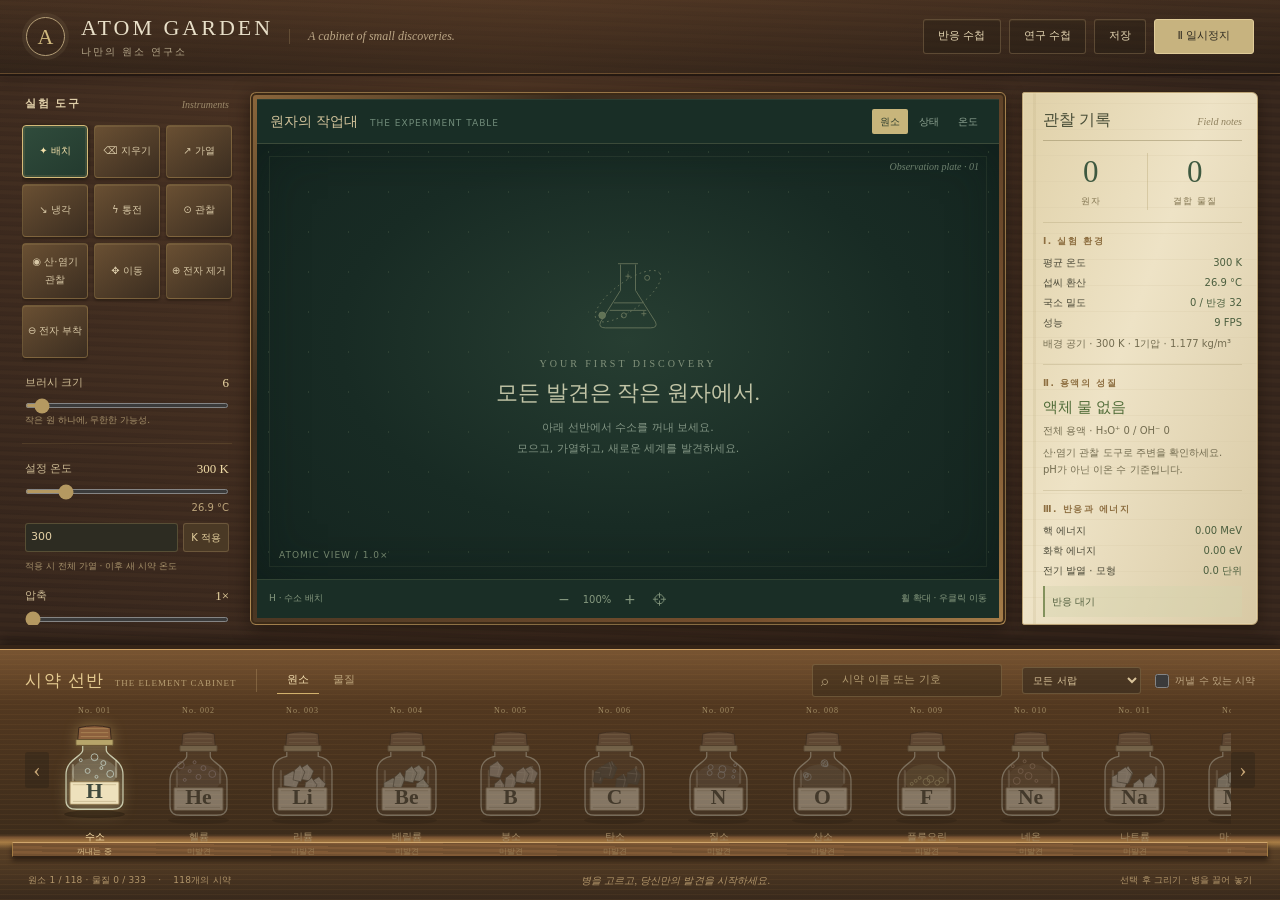
==== commit ac468c84: "Add files via upload" ====
--- a/index.html
+++ b/index.html
@@ -1,3 +1,78 @@
-<!doctype html><html lang="ko"><meta charset="utf-8"><meta name="viewport" content="width=device-width,initial-scale=1"><title>ATOM GARDEN — 원자에서 시작하는 세계</title><style>
-*{box-sizing:border-box}body{margin:0;background:#101618;color:#e5ebe5;font:14px system-ui,sans-serif}button,input,select{font:inherit}button{cursor:pointer;color:inherit;background:#202b2e;border:1px solid #354448;border-radius:7px;padding:9px 12px}button:hover,button.active{border-color:#b9eb8c;background:#314438}button:disabled{opacity:.3;cursor:default}header{height:76px;border-bottom:1px solid #334044;display:flex;align-items:center;padding:0 28px;gap:16px}header strong{letter-spacing:3px;font-size:19px}header small{color:#8c9d99}.tag{color:#b9eb8c;background:#25362a;border-radius:5px;padding:5px 8px;font-size:10px;letter-spacing:1px}.spacer{flex:1}main{display:grid;grid-template-columns:262px 1fr 260px;height:calc(100dvh - 76px)}aside{padding:24px 20px;overflow:auto;border-right:1px solid #334044}aside:last-child{border-left:1px solid #334044;border-right:0}h2{font-size:11px;letter-spacing:2px;color:#8c9d99;margin:0 0 16px}h3{font-size:16px;font-weight:500}p{line-height:1.7;color:#99aaa5;font-size:12px}.tools{display:grid;grid-template-columns:1fr 1fr;gap:7px}.section{border-bottom:1px solid #2c393c;padding-bottom:23px;margin-bottom:24px}.workspace{position:relative;min-width:0;overflow:hidden;background:#11191c}canvas{width:100%;height:100%;display:block;touch-action:none}.overlay{position:absolute;pointer-events:none}.top{top:23px;left:24px}.bottom{bottom:24px;left:24px;right:24px;display:flex;align-items:end;justify-content:space-between}.muted{color:#7e9590;font-size:11px}.scale{font-family:monospace;color:#b9eb8c}.hint{max-width:290px;background:#182326e8;border:1px solid #354448;border-radius:10px;padding:15px}label{display:block;color:#b5c3bd;font-size:12px;margin:15px 0 7px}input[type=range]{width:100%;accent-color:#b9eb8c}.elements{display:grid;grid-template-columns:repeat(4,1fr);gap:5px;margin-top:12px}.element{padding:6px 2px;position:relative;min-height:43px}.element small{display:block;font-size:9px;color:#8d9e97}.element.selected{border-color:#b9eb8c;color:#b9eb8c}#search{width:100%;padding:9px;background:#121c1e;color:white;border:1px solid #354448;border-radius:5px}.stat{font-size:30px;font-weight:300;margin-bottom:5px}.row{display:flex;gap:7px;align-items:center;justify-content:space-between}#log p{border-left:2px solid #749657;padding-left:12px}.note{font-size:11px;color:#92a49d;background:#1c2729;padding:12px;border-radius:6px}#toast{position:absolute;top:24px;right:24px;background:#b9eb8c;color:#17261a;padding:12px;border-radius:8px;display:none;max-width:330px}dialog{background:#1a2629;color:#d9e5df;border:1px solid #56675e;border-radius:12px;max-width:530px;padding:28px}dialog::backdrop{background:#000a}@media(max-width:1000px){main{grid-template-columns:210px 1fr}aside:last-child{display:none}header{padding:0 15px}header small{display:none}}@media(max-width:620px){main{grid-template-columns:155px 1fr}aside{padding:14px 10px}header strong{font-size:13px}header{gap:7px}.tools{grid-template-columns:1fr}.elements{grid-template-columns:repeat(3,1fr)}.hint{display:none}header button{padding:7px}.tag{display:none}}
-.temperature-legend{right:20px;top:20px;width:min(280px,calc(100% - 40px));padding:13px;background:#152023ef;border:1px solid #46565d;border-radius:8px;font-size:11px}.temperature-gradient{height:12px;border-radius:3px;margin:10px 0 6px}.temperature-ticks{position:relative;height:19px}.temperature-ticks span{position:absolute;transform:translateX(-50%)}.temperature-ticks span:first-child{left:0;transform:none}.temperature-ticks span:nth-child(2){left:23.593%}.temperature-ticks span:nth-child(3){left:58.982%}.temperature-ticks span:last-child{right:0;transform:none}.temperature-legend small{color:#b2c3c8;font-size:10px}@media(max-width:620px){.temperature-legend{top:95px;right:10px;width:calc(100% - 20px)}}[hidden]{display:none!important}select,input[type=number]{width:100%;background:#152023;color:#e5ebe5;border:1px solid #526461;border-radius:5px;padding:7px}#developerPanel p{font-size:11px}</style><header><span style="color:#b9eb8c;font-size:30px">✳</span><strong>ATOM GARDEN</strong><span class="tag">EXPERIMENT 014</span><small>원자에서 시작하는 세계</small><span class="spacer"></span><button id="help">도움말</button><button id="save">저장</button><button id="pause">Ⅱ 일시정지</button></header><main><aside><div class="section"><h2>DEVELOPER / 실험 설정</h2><label><input type="checkbox" id="developerMode"> 개발자 모드</label><div id="developerPanel" hidden><p>모든 원소·물질 소환 가능. 이 모드의 발견은 도감에 기록하지 않습니다. 전하 지정 소환은 외부에서 전하를 추가하는 편집입니다. 설정한 이온의 실제 안정성은 판정하지 않습니다.</p><label for="isotope">동위원소</label><select id="isotope"></select><label for="spawnCharge">소환 전하 (−3 ~ 원자번호)</label><input id="spawnCharge" type="number" min="-3" max="1" step="1" value="0"><p id="atomicSelection"></p></div></div><div class="section"><h2>VIEW / 보기</h2><div class="tools"><button id="elementView" class="active" aria-pressed="true">원소 보기</button><button id="phaseView" aria-pressed="false">상태 보기</button><button id="temperatureView" aria-pressed="false">온도 보기</button></div></div><div class="section"><h2>01 / TOOLS</h2><div class="tools" id="tools"></div><label>브러시 크기 <span id="brushValue">6</span></label><input id="brush" aria-label="브러시 크기" type="range" min="1" max="100" value="6"><label>전체 온도 / 새 원자 <span id="tempValue">300 K</span></label><input id="temp" type="range" min="1" max="9.4771" step=".01" value="2.4771"><label>압축 <span id="compressionValue">1×</span></label><input id="compression" aria-label="압축" type="range" min="1" max="100" value="1"><label><input id="gravity" type="checkbox"> 중력</label><label for="ambientMedium">주변 매질 / 기체 부력</label><select id="ambientMedium"><option value="air">공기 · 300 K · 1기압</option><option value="vacuum">진공 · 공기 부력 없음</option></select><p style="font-size:11px;color:#9eadaa">중력을 켜면 밀도 차이로 상승·하강<br>관찰 도구로 기체 밀도 확인</p><div class="row"><button id="minus">−</button><span id="zoomText">100%</span><button id="plus">+</button><button id="home">⌖</button></div></div><h2>02 / DISCOVERIES</h2><div class="row"><button class="active" id="elementTab">원소</button><button id="moleculeTab">물질</button></div><p id="discoveryCount"></p><input id="search" placeholder="기호 또는 이름 검색" aria-label="도감 검색"><p id="metalHint" class="note" hidden style="white-space:pre-line"></p><div class="elements" id="catalog"></div></aside><section class="workspace"><canvas id="canvas"></canvas><div class="overlay top"><span class="tag">LIVE SIMULATION</span><p id="selection">H · 수소 배치</p></div><div class="overlay bottom"><div class="hint"><div style="color:#d2e9bd">작은 원자, 새로운 가능성.</div><p id="guide">수소를 모으고 압축·가열해 보세요.<br>핵융합이 일어나면 새 원소가 해금됩니다.</p><span class="muted">드래그 배치 · 휠 확대 · 우클릭 이동</span></div><span class="scale" id="lod">ATOMIC VIEW / 1×</span></div><div id="phaseLegend" class="overlay temperature-legend" hidden>상태 보기<br><span style="color:#b9cddd">■ 고체</span> · <span style="color:#51baff">■ 액체</span> · <span style="color:#c5df97">■ 기체</span> · <span style="color:#e8a1ff">■ 자유 이온</span><p>회색 · 상변화 자료 없음<br>축소 시 대표 입자의 상태</p></div><div id="temperatureLegend" class="overlay temperature-legend" hidden><strong>온도 · K</strong><div id="temperatureGradient" class="temperature-gradient"></div><div class="temperature-ticks"><span>10</span><span>1천</span><span>100만</span><span>30억</span></div><small>고정 로그 눈금 · 축소 시 영역 평균 온도</small></div><div id="toast" role="status"></div></section><aside><div class="section"><h2>WORLD / OBSERVATORY</h2><div class="stat" id="count">0</div><div class="muted">ATOMS · 최대 6,000</div><div style="height:24px"></div><div class="row"><span class="muted">결합 물질</span><span id="bonds">0</span></div><div class="row" style="margin-top:12px"><span class="muted">성능</span><span id="fps">60 FPS</span></div></div><div class="section"><p id="electronStats"></p><p id="chargeStats"></p><p id="solutionStats"></p><p id="gasStats"></p><p id="phaseStats"></p><p id="solidStats"></p><h2>ACID / BASE</h2><p id="acidState">액체 물 없음</p><p id="acidStats">전체 용액 · H₃O⁺ 0 / OH⁻ 0</p><p style="font-size:11px;color:#9eadaa">국소 상태는 ‘산·염기 관찰’로 확인<br>농도·pH가 아닌 이온 수 기준</p><h2>03 / FUSION CORE</h2><h3>열과 밀도로 만드는 원소</h3><p>수소를 충분히 배치하고 압축하세요. 전체 온도를 1,500만 K 이상으로 올리면 가까운 H-1 4개가 헬륨으로 변합니다.</p><p>헬륨 3개 → 탄소 · 1억 K 이상<br>탄소 + 헬륨 → 산소 · 2억 K 이상<br>이후 헬륨 포획 → Ne, Mg, Si, S, Ar, Ca</p><div class="row"><span>평균 온도</span><span id="averageTemp">300 K</span></div><p>국소 밀도 <span id="density">0 / 반경 32</span></p><p>핵 에너지 <span id="energy">0 MeV</span><br>화학 에너지 <span id="chemicalEnergy">0 eV</span></p><div class="note" id="reaction">반응 대기</div></div><h2>DISCOVERY LOG</h2><div id="log"></div><div class="note">프로토타입 v0.14<br>탄성 충돌 · 중력·기체 부력 · 열 전달 · 압축<br>핵융합 10경로 · 분자 9종 · 이온결정 17종 · 다원자 이온 2종 · 연소 2경로<br>반응 속도·온도 문턱·열 피드백은 게임용 근사입니다. 상태별 결합·응집·점성은 1기압 기준 근사입니다. 잠열과 압력별 상평형은 미구현입니다. 동위원소 붕괴와 전체 원소의 생성 경로는 아직 지원하지 않습니다.</div><button id="clear" style="margin-top:18px;width:100%">세계 비우기</button><button id="reset" style="margin-top:8px;width:100%">진행 초기화</button></aside></main><dialog id="dialog"><p>개발자 모드에서는 미발견 원소·분자도 소환할 수 있습니다. 원소를 선택한 다음 동위원소와 전하를 설정하세요. 동위원소 목록은 대표 동위원소와 일부 주요 변종을 지원합니다. 전하 = 양성자 수 − 전자 수입니다. 전자는 그리지 않고 결합 전자·공간 전체의 자유 전자 수로 계산합니다. 전자 제거 도구는 전자를 자유 전자 저장량으로 옮기며, 부착 도구는 그 저장량을 소비합니다.</p><p>이온 사이에는 가까운 거리에서 인력·척력이 작용합니다. 고온 이온화와 저온 재결합은 근사 문턱값을 사용합니다. 자유 전자의 위치·궤도·양자 상태는 계산하지 않습니다. 이온은 기존의 중성 분자 결합에서 제외됩니다. 방사성 동위원소의 붕괴는 아직 구현하지 않았습니다.</p><p>질량수는 입자의 질량·충돌·열운동과 핵반응 선택에 반영됩니다. 중수소 H-2와 삼중수소 H-3는 1억 K 이상에서 He-4와 중성자를 생성합니다. 수소 순반응의 양전자와 D–T 반응의 중성자는 개수로 집계합니다. 원자 배치·삭제와 온도 도구는 외부 편집이며 닫힌 계 보존 조건에 해당하지 않습니다.</p><p>물과 철·구리·알루미늄·리튬 등 주요 물질에 1기압 기준 녹는점·끓는점을 적용합니다. 물은 273.15 K에서 녹고 373.15 K에서 기체로 전환됩니다. 철은 1811 K에서 녹고 3134 K에서 기체로 전환됩니다. 고체는 이웃과 거리를 유지하는 결합과 내부 진동 감쇠를 사용하며 녹으면 고체 결합이 풀립니다. CO₂와 탄소는 이 모델에서 승화합니다. 자료가 없는 원소는 상태 미정으로 표시합니다. 결정 격자·잠열·압력별 상평형은 아직 계산하지 않습니다.</p><h3>산·염기와 중화</h3><p>산: HCl(물속에서는 염산), HBr. 염기: LiOH, NaOH, KOH, RbOH, CsOH, FrOH(예측), Ca(OH)₂, Sr(OH)₂, Ba(OH)₂. 액체 물 가까이에서 산이 내놓은 H⁺가 H₂O에 결합해 H₃O⁺를 만듭니다. 염기는 금속 양이온과 OH⁻로 해리합니다. H₃O⁺는 O 1개와 H 3개, OH⁻는 O 1개와 H 1개가 결합한 다원자 이온입니다. H₃O⁺ + OH⁻ → 2H₂O 중화 반응은 원자·동위원소·전자·총전하를 보존하고 열을 방출합니다. Na⁺·Cl⁻ 등의 구경꾼 이온은 용액에 남습니다.</p><p>300 K에서 물 → HCl → NaOH를 같은 영역에 배치해 보세요. 산·염기 관찰 도구는 누른 위치 반경 60의 H₃O⁺·OH⁻를 셉니다. 200% 이상 확대하면 주황색 H₃O⁺와 보라색 OH⁻ 결합·이름을 볼 수 있습니다. 양쪽이 남으면 혼합/중화 대기, 한쪽만 남으면 산성/염기성으로 표시합니다. 전체 집계는 서로 떨어진 용액도 합산합니다. 발견한 물질은 도감에서 재소환할 수 있고 개발자 모드에서는 모두 배치할 수 있습니다.</p><p>H₃O⁺는 실제 물 분자에 기존 양성자가 결합하므로 원자를 새로 만들지 않습니다. 발견하면 도감에서 다시 소환할 수 있습니다. 추가 물 분자가 부족하거나 너무 멀면 남은 H⁺는 ‘수화 대기’로 따로 표시하며 물을 더 배치하면 결합합니다. 전하는 원자 하나에 국소화해 장부로 관리하며 실제 전자 밀도는 계산하지 않습니다. 농도와 용액 부피가 정해져 있지 않아 pH 숫자는 계산하지 않습니다. 약산·약염기(NH₃ 포함), 완충 용액, 물의 자동 이온화, Ca(OH)₂의 제한된 용해도와 열분해 경로는 아직 미구현입니다. 해리·중화 속도와 반응 열 피드백은 게임용 근사입니다.</p><p><a href="https://openstax.org/books/chemistry/pages/4-2-classifying-chemical-reactions" target="_blank" rel="noopener">OpenStax · 산·염기와 중화 반응</a></p><h3>기체 밀도와 부력</h3><p>중력을 켜면 기체의 분자량과 온도로 밀도(ρ = PM/RT)를 계산하고 주변 매질과 비교합니다. 질량수로 몰질량을 근사하므로 동위원소도 반영됩니다. 기본 배경은 300 K·1기압의 공기입니다. 수소·헬륨은 상승하고 상온의 CO₂는 하강하며, 가열된 기체는 밀도가 낮아집니다. 진공에서는 공기 부력이 없어 수소도 중력으로 떨어집니다.</p><p>액체 물 안의 기체에는 물 기준 부력과 저항을 적용합니다. 물의 표시 원자가 기포를 가두지 않으며 얼음·고체와의 충돌은 유지합니다. 물과 접촉한 기체는 열을 교환합니다. 관찰 도구의 밀도는 항상 1기압 환산값입니다. 배경 공기는 부력 계산용이며 반응 원자로 추가하지 않습니다.</p><p>부력은 기체 덩어리를 분자 단위로 표현한 게임용 근사입니다. 급격한 가속은 제한하며, 실제 기포 모양·기체 혼합 유동·압력장·용해도는 계산하지 않습니다. 결합한 분자의 모든 원자는 같은 부력 가속도를 받습니다. 중성 H·N·O·F·Cl의 고립 원자는 결합 전까지 기체로 취급합니다.</p><p><a href="https://www1.grc.nasa.gov/beginners-guide-to-aeronautics/equation-of-state/" target="_blank" rel="noopener">NASA · 이상 기체 상태 방정식</a> · <a href="https://openstax.org/books/university-physics-volume-1/pages/14-4-archimedes-principle-and-buoyancy" target="_blank" rel="noopener">OpenStax · 부력</a></p><h3>이온결합과 금속 반응성</h3><p>이온이 정지해 보이면 물이 액체인지 확인하세요. 액체 물의 표시 원자는 자유 이온을 단단한 벽처럼 밀어내지 않으며, 물과의 저항·열 교환·확산으로 이동을 계산합니다. 이온이 액체 가장자리로 나가면 가까운 물 쪽으로 돌아오는 수화 인력을 적용하며, 물과 상대적인 이동을 강하게 감쇠합니다. 물속에서는 계속 확산하고 움직이는 물을 따라갑니다. OH⁻와 H₃O⁺도 결합 전체에 같은 힘을 적용합니다. 물이 얼거나 증발하면 이 액체 결속력은 해제됩니다. 얼음·금속·아직 녹지 않은 결정은 충돌을 유지합니다. 이는 용액을 위한 게임용 근사입니다. 녹아 나온 이온은 물속에서 무작위로 확산합니다. 물과 CuCl₂를 배치한 영역에 Zn을 넣으면 Cu²⁺가 가까이 접근할 때 Zn²⁺와 Cu가 생성됩니다. Cl⁻는 이 반응의 구경꾼 이온으로 물속에 남습니다. 중성 아연을 향한 인위적인 끌어당김은 없습니다. 확대하면 수용액 이온에 (aq)가 표시됩니다. 확산 속도는 관찰하기 쉽게 조정한 게임용 근사입니다.</p><p><a href="https://chemed.chem.purdue.edu/genchem/demosheets/9.11.html" target="_blank" rel="noopener">반응 참고: Purdue · 아연과 구리의 치환</a></p><p>NaCl, KCl, MgCl₂, CaCl₂, ZnCl₂, FeCl₂, CuCl₂, AgCl을 지원합니다. 금색 선은 이온결합의 화학식 단위이며 실제 결정 격자의 근사입니다. Na·K·Mg·Ca와 중성 Cl 원자가 만나면 전자가 이동해 염을 만듭니다. 지원하는 양이온과 Cl⁻도 전하가 맞으면 결합합니다. 녹는점 이상에서는 결합을 해제하며 용융염·기체의 상평형은 아직 미구현입니다.</p><p>액체 물 근처에서 가용성 염과 HCl은 이온으로 해리합니다. Ag⁺ + Cl⁻는 AgCl 침전을 만듭니다. 수용액에서 Mg > Zn > Fe > H > Cu > Ag 순서로 치환을 판정합니다. 알칼리 금속과 Ca·Sr·Ba는 물 반응과 산의 H₃O⁺ 환원을 지원하며, 금속 이온의 직접 치환에는 이 순서를 확장하지 않습니다. 1가 금속의 산 반응도 전자 수를 맞춰 두 금속 원자가 함께 처리됩니다. 예: Zn + Cu²⁺ → Zn²⁺ + Cu, Cu + 2Ag⁺ → Cu²⁺ + 2Ag, Zn + 2H₃O⁺ → Zn²⁺ + H₂ + 2H₂O. 반대 방향은 반응하지 않습니다. 전자 수·원자 수·동위원소를 보존합니다.</p><p>개발자 모드에서 물과 CuCl₂를 배치하고 Zn을 넣어 보세요. AgCl 침전은 물 속 Ag⁺와 Cl⁻를 전하 지정 소환해 확인할 수 있습니다. 고체 소환의 무작위 이동을 제거하고 내부 운동을 강하게 감쇠했습니다. 작은 열진동은 시각 효과이며 중력과 충돌은 유지합니다. 용해도곱, 농도, 실제 반응속도 상수, 산화막은 미구현입니다. Mg·Be의 물·수증기 반응은 아직 지원하지 않습니다.</p><h3>알칼리 금속과 물</h3><p>개발자 모드에서 온도를 300 K 부근으로 설정하고 액체 물을 넉넉히 뿌린 뒤 Li·Na·K·Rb·Cs·Fr 중 하나를 넣으세요. 같은 금속 원자 2개와 물 분자 2개가 가까이 접촉해야 반응합니다. 수소를 제외한 1족 금속 6종을 지원합니다.</p><p>2M + 2H₂O → 2MOH + H₂<br>Ca·Sr·Ba는 M + 2H₂O → M(OH)₂ + H₂로 반응합니다. 물이 남아 있으면 수산화물이 금속 양이온과 OH⁻로 해리되어 염기성이 됩니다. 산과 만나면 기존 중화 반응으로 연결되고, 생성된 H₂는 공기·물에서 부력을 받습니다.</p><p>Li → Na → K → Rb → Cs 순서로 물 접촉 후 반응이 빨라지도록 설정했습니다. 반응열과 빛도 표시합니다. 시간·열·빛은 관찰용 게임 수치이며 실제 폭발 위력·반응속도·고온 분해를 재현하지 않습니다. 수산화물의 고체 결합 해제 온도도 단순 문턱값입니다.</p><p>프랑슘의 반응과 원소 상태는 예측 모델입니다. FrOH의 상변화 자료는 없어 상태를 ‘자료 없음’으로 표시하며, 방사성 붕괴는 미구현입니다. 일반 모드에서 새로 생성된 수산화물은 도감에 등록되어 다시 소환할 수 있습니다. 개발자 모드에서는 처음부터 사용할 수 있지만 발견으로 기록하지 않습니다.</p><p><a href="https://chem.washington.edu/lecture-demos/activity-series-alkali-metals-water" target="_blank" rel="noopener">Washington 대학교 · 알칼리 금속과 물</a> · <a href="https://openstax.org/books/chemistry-2e/pages/18-1-periodicity" target="_blank" rel="noopener">OpenStax · 주기성</a> · <a href="https://www.nist.gov/publications/melting-points-and-boiling-points-alkali-metals" target="_blank" rel="noopener">NIST · 알칼리 금속 상태 자료</a></p><h3>원자를 모으고, 압축하고, 가열하세요.</h3><p>온도 보기는 입자별 온도를 파랑·청록·노랑·흰색으로 표시합니다. 색 눈금은 10 K~30억 K로 고정되며 축소하면 각 영역의 평균 온도를 표시합니다. 원소 보기로 돌아가면 원소별 색상을 볼 수 있습니다. 브러시 크기는 최대 100입니다. 브러시 원은 실제 적용 범위입니다. 드래그로 배치하고 휠로 확대하세요. 우클릭이나 이동 도구로 화면을 이동할 수 있습니다.</p><p>① 수소를 50개 이상 뿌리고 압축을 올리세요.<br>② 전체 온도를 1,500만 K 이상으로 설정하세요.<br>③ 반경 32 안에 입자 4개 이상이 있고 연료가 충분하면 핵융합이 자동 발생합니다.<br>④ 발견한 헬륨을 다시 소환하고 1억 K 이상에서 탄소를 만드세요. 탄소와 헬륨은 2억 K 이상에서 산소가 됩니다.</p><p>전체 온도 슬라이더는 외부 열원입니다. 가열·냉각 브러시는 원 안의 입자만 바꿉니다. 압축은 공간을 줄이며 온도를 높입니다. 300 K 부근으로 냉각하면 분자가 형성됩니다. H₂와 O₂는 650 K 이상, CH₄와 O₂는 800 K 이상에서 연소할 수 있습니다.</p><p>탄성 충돌과 결합 힘은 입자 질량을 사용합니다. 분자 반응은 원자 수와 동위원소를 보존합니다. 핵융합은 항성의 순반응을 시간 압축한 모델로, 중간 동위원소·전자·중성미자는 개별 입자로 계산하지 않습니다. 수소 융합의 약한 상호작용은 순반응에 포함됩니다.</p><p>온도와 밀도 문턱, 분자 해리 문턱, 압축 가열, 반응 열 피드백은 근사입니다. 화면 속 운동 속도는 고온에서 압축 표시됩니다. 에너지 수치는 별도 누적 장부이며 전체 에너지 보존 시뮬레이터는 아닙니다. 118종 도감 중 새로 생성 가능한 원소는 현재 H–He–C–O–Ne–Mg–Si–S–Ar–Ca 경로입니다. 기존 저장의 발견 원소는 유지됩니다.</p><p>최대 6,000개 입자. 축소는 표시를 단순화하며 개별 입자 계산을 유지합니다. 자동 저장은 이 브라우저에 보관됩니다.</p><p><a style="color:#b9eb8c" href="https://imagine.gsfc.nasa.gov/educators/elements/imagine/05.html" target="_blank" rel="noopener">NASA · 항성 원소 합성</a></p><button id="close">실험하기</button></dialog><script src="ions.js?v=14"></script><script src="acid-base.js?v=14"></script><script src="reactive-metals.js?v=14"></script><script src="phases.js?v=14"></script><script src="buoyancy.js?v=14"></script><script src="atomic.js?v=14"></script><script src="physics.js?v=14"></script><script src="app.js?v=14"></script></html>+<!doctype html>
+<html lang="ko">
+<head>
+<meta charset="utf-8"><meta name="viewport" content="width=device-width,initial-scale=1"><meta name="theme-color" content="#463222">
+<title>ATOM GARDEN — 나만의 원소 연구소</title>
+<meta name="description" content="나무 선반의 시약병을 꺼내, 원자에서 시작하는 나만의 세계를 만들어 보세요.">
+<link rel="stylesheet" href="laboratory.css?v=19">
+</head>
+<body><div class="app">
+<header class="masthead">
+ <div class="brand-seal" aria-hidden="true">A</div>
+ <div class="brand"><h1>ATOM GARDEN</h1><p>나만의 원소 연구소</p></div>
+ <div class="masthead-note">A cabinet of small discoveries.</div>
+ <div class="header-actions"><button id="openReactions">반응 수첩</button><button id="help">연구 수첩</button><button id="save">저장</button><button id="pause" class="play-button">Ⅱ 일시정지</button></div>
+</header>
+<main class="workroom">
+ <aside class="tool-cabinet" aria-label="실험 도구와 설정">
+  <div class="cabinet-title"><h2>실험 도구</h2><span>Instruments</span></div>
+  <div class="tools" id="tools"></div>
+  <div class="control-block"><label class="control-label" for="brush">브러시 크기 <output id="brushValue">6</output></label><input id="brush" aria-label="브러시 크기" type="range" min="1" max="100" value="6"><p class="micro">작은 원 하나에, 무한한 가능성.</p></div>
+  <div class="control-block"><label class="control-label" for="temp">설정 온도 <strong id="tempValue">300 K</strong></label><input id="temp" aria-label="전체 온도" type="range" min="1" max="9.4771" step=".01" value="2.4771"><p id="tempCelsius" class="temperature-celsius">26.9 °C</p><div class="exact-temp"><input id="tempExact" type="number" min="10" max="3000000000" step="any" value="300" aria-label="온도 직접 입력 K"><button id="applyTemp" title="전체 원자와 새 시약에 적용">K 적용</button></div><p class="micro">적용 시 전체 가열 · 이후 새 시약 온도</p><label class="control-label" for="compression" style="margin-top:15px">압축 <output id="compressionValue">1×</output></label><input id="compression" aria-label="압축" type="range" min="1" max="100" value="1"></div>
+  <div id="currentControls" class="control-block" hidden><label class="control-label" for="currentStrength">통전 세기 <output id="currentValue">1×</output></label><input id="currentStrength" aria-label="통전 세기" type="range" min="0.25" max="5" step="0.25" value="1"><p id="currentStatus" class="micro">금속 위를 누르고 있으면 가열</p><p class="micro">Cu · Fe · W 등 접촉한 금속<br>외부 전원에 의한 국소 발열 모형</p></div>
+  <label class="checkline"><input id="lightEffects" type="checkbox" checked>주변 빛 효과</label>
+  <label class="checkline"><input id="gravity" type="checkbox">중력 적용</label>
+  <label class="control-label" for="ambientMedium" style="margin:9px 0 5px">주변 매질</label><select id="ambientMedium"><option value="air">공기 · 300 K · 1기압</option><option value="vacuum">진공 · 공기 부력 없음</option></select>
+  <div class="selection-card"><div id="selectedVial" aria-hidden="true"></div><div><span id="selectedSymbol" class="selected-symbol">H</span><h3 id="selectedName">수소</h3><p id="selectionNote">선반에서 꺼낸 시약</p></div></div>
+  <p id="metalHint" class="note" hidden></p><p id="combustionHint" class="note" hidden></p><p id="reactionSupport" class="note" aria-live="polite"></p><p id="networkSummary" class="note"></p>
+  <details class="developer-drawer"><summary>연구소 설정</summary><label class="checkline"><input type="checkbox" id="developerMode">개발자 모드</label><div id="developerPanel" hidden><p>모든 시약을 꺼낼 수 있어요. 이 모드의 발견은 도감에 기록하지 않습니다.</p><label for="isotope">동위원소</label><select id="isotope"></select><label for="spawnCharge">소환 전하 (−3 ~ 원자번호)</label><input id="spawnCharge" type="number" min="-3" max="1" step="1" value="0"><p id="atomicSelection"></p><p>전하 지정 소환은 외부 전하 편집이며 이온의 실제 안정성은 판정하지 않습니다.</p></div><div class="danger-actions"><button id="clear">세계 비우기</button><button id="reset">진행 초기화</button></div></details>
+ </aside>
+ <section class="bench" aria-label="원자 실험대">
+  <div class="bench-head"><div class="bench-title">원자의 작업대 <small>THE EXPERIMENT TABLE</small></div><div class="view-switch" aria-label="보기 방식"><button id="elementView" class="active" aria-pressed="true">원소</button><button id="phaseView" aria-pressed="false">상태</button><button id="temperatureView" aria-pressed="false">온도</button></div></div>
+  <div class="workspace" id="workspace">
+   <canvas id="canvas" aria-label="원자 배치 실험대"></canvas>
+   <div class="empty-state" id="emptyState">
+    <svg viewBox="0 0 120 120" aria-hidden="true" fill="none" stroke="#b3b68d" stroke-width="1"><path d="M48 22 H72 M51 23 V54 L27 92 Q24 99 33 99 H87 Q96 99 93 92 L69 54 V23 M38 78 H82 M43 69 H77"/><ellipse cx="60" cy="61" rx="47" ry="17" transform="rotate(-36 60 61)" stroke-dasharray="2 4"/><circle cx="29" cy="84" r="4" fill="#9eac7c"/><circle cx="83" cy="39" r="3"/><circle cx="55" cy="84" r="3"/><path d="M57 37 H63 M60 34 V40 M76 82 H82 M79 79 V85"/></svg>
+    <p class="eyebrow">YOUR FIRST DISCOVERY</p><h3>모든 발견은 작은 원자에서.</h3><p id="guide">아래 선반에서 수소를 꺼내 보세요.<br>모으고, 가열하고, 새로운 세계를 발견하세요.</p>
+   </div>
+   <span class="orientation" aria-hidden="true">Observation plate · 01</span><span class="scale" id="lod">ATOMIC VIEW / 1.0×</span>
+   <div id="phaseLegend" class="overlay temperature-legend" hidden>상태 보기<br><span style="color:#b9cddd">■ 고체</span> · <span style="color:#51baff">■ 액체</span> · <span style="color:#c5df97">■ 기체</span> · <span style="color:#e8a1ff">■ 자유 이온</span><p>회색 · 상변화 자료 없음<br>축소 시 대표 입자의 상태</p></div>
+   <div id="temperatureLegend" class="overlay temperature-legend" hidden><strong>온도 · K</strong><div id="temperatureGradient" class="temperature-gradient"></div><div class="temperature-ticks"><span>10</span><span>1천</span><span>100만</span><span>30억</span></div><small>고정 로그 눈금 · 축소 시 영역 평균 온도</small></div>
+   <div id="toast" role="status" aria-live="polite"></div>
+  </div>
+  <div class="bench-foot"><p id="selection">H · 수소 배치</p><div class="zoom-tools"><button id="minus" aria-label="축소">−</button><span id="zoomText">100%</span><button id="plus" aria-label="확대">+</button><button id="home" aria-label="시점 초기화">⌖</button></div><p>휠 확대 · 우클릭 이동</p></div>
+ </section>
+ <aside class="fieldbook" aria-label="관찰 기록">
+  <div class="book-title"><h2>관찰 기록</h2><span>Field notes</span></div>
+  <div class="measurements"><div><div class="stat" id="count">0</div><small>원자</small></div><div><div class="stat" id="bonds">0</div><small>결합 물질</small></div></div>
+  <div class="book-section"><h2>Ⅰ. 실험 환경</h2><div class="reading"><span>평균 온도</span><strong id="averageTemp">300 K</strong></div><div class="reading"><span>섭씨 환산</span><strong id="averageTempCelsius">26.9 °C</strong></div><div class="reading"><span>국소 밀도</span><strong id="density">0 / 반경 32</strong></div><div class="reading"><span>성능</span><strong id="fps">60 FPS</strong></div><p id="gasStats"></p></div>
+  <div class="book-section"><h2>Ⅱ. 용액의 성질</h2><p id="acidState">액체 물 없음</p><p id="acidStats">전체 용액 · H₃O⁺ 0 / OH⁻ 0</p><p>산·염기 관찰 도구로 주변을 확인하세요.<br>pH가 아닌 이온 수 기준입니다.</p></div>
+  <div class="book-section"><h2>Ⅲ. 반응과 에너지</h2><div class="reading"><span>핵 에너지</span><strong id="energy">0 MeV</strong></div><div class="reading"><span>화학 에너지</span><strong id="chemicalEnergy">0 eV</strong></div><div class="reading"><span>전기 발열 · 모형</span><strong id="electricalEnergy">0.0 단위</strong></div><p id="reaction">반응 대기</p></div>
+  <div class="book-section"><h2>발견의 순간</h2><div id="log" aria-live="polite"></div></div>
+  <details class="book-section book-details"><summary>자세한 측정값</summary><p id="electronStats"></p><p id="chargeStats"></p><p id="solutionStats"></p><p id="phaseStats"></p><p id="solidStats"></p><p>최대 6,000개 원자 · 전자 수는 내부 계산</p></details>
+  <details class="book-section book-details"><summary>첫 핵융합 안내</summary><p>수소를 모아 압축하고 1,500만 K 이상으로 가열하면 가까운 H-1 4개가 헬륨이 됩니다. 헬륨 3개는 1억 K 이상에서 탄소로 변합니다.</p><p>반응·상변화·부력은 게임용 근사이며 전체 자연법칙을 재현하지 않습니다. 전체 구현 범위는 연구 수첩에서 확인하세요.</p></details>
+  <p class="edition">ATOM GARDEN · WOODLAND EDITION · v0.19</p>
+ </aside>
+</main>
+<section class="shelf" aria-label="원소와 물질 시약 선반">
+ <div class="shelf-top"><h2 class="shelf-plaque">시약 선반 <small>THE ELEMENT CABINET</small></h2><div class="shelf-tabs"><button class="active" id="elementTab">원소</button><button id="moleculeTab">물질</button></div><div class="shelf-search"><span aria-hidden="true">⌕</span><input id="search" placeholder="시약 이름 또는 기호" aria-label="도감 검색" autocomplete="off"></div><div class="shelf-controls"><select id="familyFilter" aria-label="원소 분류"><option value="all">모든 서랍</option><option value="alkali">알칼리 금속</option><option value="earth">알칼리토금속</option><option value="metal">기타 금속</option><option value="nonmetal">비금속·준금속</option><option value="halogen">할로젠</option><option value="noble">비활성 기체</option><option value="rare">란타넘·악티늄족</option></select><select id="compoundFilter" aria-label="물질 분류" hidden><option value="all">모든 물질</option><option>산</option><option>염기</option><option>염</option><option>산화물</option><option>유기물</option><option>다원자 이온</option><option>단원자 이온</option><option>분자</option><option>과산화물</option><option>초과산화물</option></select><label><input type="checkbox" id="availableOnly">꺼낼 수 있는 시약</label></div></div>
+ <div class="shelf-scroll"><button id="shelfPrev" class="shelf-arrow" aria-label="선반 왼쪽으로">‹</button><div class="elements" id="catalog" aria-label="시약 목록"></div><p id="shelfEmpty" hidden>이 서랍에는 일치하는 시약이 없어요.</p><button id="shelfNext" class="shelf-arrow" aria-label="선반 오른쪽으로">›</button></div>
+ <div class="shelf-bottom"><p><span id="discoveryCount">원소 1 / 118 · 물질 0 / 28</span><span>·</span><span id="shelfResult">118개의 시약</span></p><span class="shelf-hint">병을 고르고, 당신만의 발견을 시작하세요.</span><span>선택 후 그리기 · 병을 끌어 놓기</span></div>
+</section>
+</div>
+<dialog class="lab-dialog" id="dialog"><p>개발자 모드에서는 미발견 원소·분자도 소환할 수 있습니다. 원소를 선택한 다음 동위원소와 전하를 설정하세요. 동위원소 목록은 대표 동위원소와 일부 주요 변종을 지원합니다. 전하 = 양성자 수 − 전자 수입니다. 전자는 그리지 않고 결합 전자·공간 전체의 자유 전자 수로 계산합니다. 전자 제거 도구는 전자를 자유 전자 저장량으로 옮기며, 부착 도구는 그 저장량을 소비합니다.</p><p>이온 사이에는 가까운 거리에서 인력·척력이 작용합니다. 고온 이온화와 저온 재결합은 근사 문턱값을 사용합니다. 자유 전자의 위치·궤도·양자 상태는 계산하지 않습니다. 이온은 기존의 중성 분자 결합에서 제외됩니다. 방사성 동위원소의 붕괴는 아직 구현하지 않았습니다.</p><p>질량수는 입자의 질량·충돌·열운동과 핵반응 선택에 반영됩니다. 중수소 H-2와 삼중수소 H-3는 1억 K 이상에서 He-4와 중성자를 생성합니다. 수소 순반응의 양전자와 D–T 반응의 중성자는 개수로 집계합니다. 원자 배치·삭제와 온도 도구는 외부 편집이며 닫힌 계 보존 조건에 해당하지 않습니다.</p><p>물과 철·구리·알루미늄·리튬 등 주요 물질에 1기압 기준 녹는점·끓는점을 적용합니다. 물은 273.15 K에서 녹고 373.15 K에서 기체로 전환됩니다. 철은 1811 K에서 녹고 3134 K에서 기체로 전환됩니다. 고체는 이웃과 거리를 유지하는 결합과 내부 진동 감쇠를 사용하며 녹으면 고체 결합이 풀립니다. CO₂와 탄소는 이 모델에서 승화합니다. 자료가 없는 원소는 상태 미정으로 표시합니다. 결정 격자·잠열·압력별 상평형은 아직 계산하지 않습니다.</p><h3>산·염기와 중화</h3><p>산: HCl(물속에서는 염산), HBr. 염기: LiOH, NaOH, KOH, RbOH, CsOH, FrOH(예측), Ca(OH)₂, Sr(OH)₂, Ba(OH)₂. 액체 물 가까이에서 산이 내놓은 H⁺가 H₂O에 결합해 H₃O⁺를 만듭니다. 염기는 금속 양이온과 OH⁻로 해리합니다. H₃O⁺는 O 1개와 H 3개, OH⁻는 O 1개와 H 1개가 결합한 다원자 이온입니다. H₃O⁺ + OH⁻ → 2H₂O 중화 반응은 원자·동위원소·전자·총전하를 보존하고 열을 방출합니다. Na⁺·Cl⁻ 등의 구경꾼 이온은 용액에 남습니다.</p><p>300 K에서 물 → HCl → NaOH를 같은 영역에 배치해 보세요. 산·염기 관찰 도구는 누른 위치 반경 60의 H₃O⁺·OH⁻를 셉니다. 200% 이상 확대하면 주황색 H₃O⁺와 보라색 OH⁻ 결합·이름을 볼 수 있습니다. 양쪽이 남으면 혼합/중화 대기, 한쪽만 남으면 산성/염기성으로 표시합니다. 전체 집계는 서로 떨어진 용액도 합산합니다. 발견한 물질은 도감에서 재소환할 수 있고 개발자 모드에서는 모두 배치할 수 있습니다.</p><p>H₃O⁺는 실제 물 분자에 기존 양성자가 결합하므로 원자를 새로 만들지 않습니다. 발견하면 도감에서 다시 소환할 수 있습니다. 추가 물 분자가 부족하거나 너무 멀면 남은 H⁺는 ‘수화 대기’로 따로 표시하며 물을 더 배치하면 결합합니다. 전하는 원자 하나에 국소화해 장부로 관리하며 실제 전자 밀도는 계산하지 않습니다. 농도와 용액 부피가 정해져 있지 않아 pH 숫자는 계산하지 않습니다. 약산·약염기(NH₃ 포함), 완충 용액, 물의 자동 이온화, Ca(OH)₂의 제한된 용해도와 열분해 경로는 아직 미구현입니다. 해리·중화 속도와 반응 열 피드백은 게임용 근사입니다.</p><p><a href="https://openstax.org/books/chemistry/pages/4-2-classifying-chemical-reactions" target="_blank" rel="noopener">OpenStax · 산·염기와 중화 반응</a></p><h3>기체 밀도와 부력</h3><p>중력을 켜면 기체의 분자량과 온도로 밀도(ρ = PM/RT)를 계산하고 주변 매질과 비교합니다. 질량수로 몰질량을 근사하므로 동위원소도 반영됩니다. 기본 배경은 300 K·1기압의 공기입니다. 수소·헬륨은 상승하고 상온의 CO₂는 하강하며, 가열된 기체는 밀도가 낮아집니다. 진공에서는 공기 부력이 없어 수소도 중력으로 떨어집니다.</p><p>액체 물 안의 기체에는 물 기준 부력과 저항을 적용합니다. 물의 표시 원자가 기포를 가두지 않으며 얼음·고체와의 충돌은 유지합니다. 물과 접촉한 기체는 열을 교환합니다. 관찰 도구의 밀도는 항상 1기압 환산값입니다. 배경 공기는 부력 계산용이며 반응 원자로 추가하지 않습니다.</p><p>부력은 기체 덩어리를 분자 단위로 표현한 게임용 근사입니다. 급격한 가속은 제한하며, 실제 기포 모양·기체 혼합 유동·압력장·용해도는 계산하지 않습니다. 결합한 분자의 모든 원자는 같은 부력 가속도를 받습니다. 중성 H·N·O·F·Cl의 고립 원자는 결합 전까지 기체로 취급합니다.</p><p><a href="https://www1.grc.nasa.gov/beginners-guide-to-aeronautics/equation-of-state/" target="_blank" rel="noopener">NASA · 이상 기체 상태 방정식</a> · <a href="https://openstax.org/books/university-physics-volume-1/pages/14-4-archimedes-principle-and-buoyancy" target="_blank" rel="noopener">OpenStax · 부력</a></p><h3>이온결합과 금속 반응성</h3><p>이온이 정지해 보이면 물이 액체인지 확인하세요. 액체 물의 표시 원자는 자유 이온을 단단한 벽처럼 밀어내지 않으며, 물과의 저항·열 교환·확산으로 이동을 계산합니다. 이온이 액체 가장자리로 나가면 가까운 물 쪽으로 돌아오는 수화 인력을 적용하며, 물과 상대적인 이동을 강하게 감쇠합니다. 물속에서는 계속 확산하고 움직이는 물을 따라갑니다. OH⁻와 H₃O⁺도 결합 전체에 같은 힘을 적용합니다. 물이 얼거나 증발하면 이 액체 결속력은 해제됩니다. 얼음·금속·아직 녹지 않은 결정은 충돌을 유지합니다. 이는 용액을 위한 게임용 근사입니다. 녹아 나온 이온은 물속에서 무작위로 확산합니다. 물과 CuCl₂를 배치한 영역에 Zn을 넣으면 Cu²⁺가 가까이 접근할 때 Zn²⁺와 Cu가 생성됩니다. Cl⁻는 이 반응의 구경꾼 이온으로 물속에 남습니다. 중성 아연을 향한 인위적인 끌어당김은 없습니다. 확대하면 수용액 이온에 (aq)가 표시됩니다. 확산 속도는 관찰하기 쉽게 조정한 게임용 근사입니다.</p><p><a href="https://chemed.chem.purdue.edu/genchem/demosheets/9.11.html" target="_blank" rel="noopener">반응 참고: Purdue · 아연과 구리의 치환</a></p><p>NaCl, KCl, MgCl₂, CaCl₂, ZnCl₂, FeCl₂, CuCl₂, AgCl을 지원합니다. 금색 선은 이온결합의 화학식 단위이며 실제 결정 격자의 근사입니다. Na·K·Mg·Ca와 중성 Cl 원자가 만나면 전자가 이동해 염을 만듭니다. 지원하는 양이온과 Cl⁻도 전하가 맞으면 결합합니다. 녹는점 이상에서는 결합을 해제하며 용융염·기체의 상평형은 아직 미구현입니다.</p><p>액체 물 근처에서 가용성 염과 HCl은 이온으로 해리합니다. Ag⁺ + Cl⁻는 AgCl 침전을 만듭니다. 수용액 금속 치환은 Al·Mn·Zn·Fe·Co·Ni·Pb·Cu·Ag 등을 포함하는 활동도 자료로 판정합니다. 알칼리 금속과 Ca·Sr·Ba는 물 반응과 산의 H₃O⁺ 환원을 지원하며, 금속 이온의 직접 치환에는 이 순서를 확장하지 않습니다. 1가 금속의 산 반응도 전자 수를 맞춰 두 금속 원자가 함께 처리됩니다. 예: Zn + Cu²⁺ → Zn²⁺ + Cu, Cu + 2Ag⁺ → Cu²⁺ + 2Ag, Zn + 2H₃O⁺ → Zn²⁺ + H₂ + 2H₂O. 반대 방향은 반응하지 않습니다. 전자 수·원자 수·동위원소를 보존합니다.</p><p>개발자 모드에서 물과 CuCl₂를 배치하고 Zn을 넣어 보세요. AgCl 침전은 물 속 Ag⁺와 Cl⁻를 전하 지정 소환해 확인할 수 있습니다. 고체 소환의 무작위 이동을 제거하고 내부 운동을 강하게 감쇠했습니다. 작은 열진동은 시각 효과이며 중력과 충돌은 유지합니다. 용해도곱, 정량 농도, 실제 반응속도 상수는 미구현이며 산화막은 산소 반응에서만 근사합니다. Mg·Be의 물·수증기 반응은 아직 지원하지 않습니다.</p><h3>알칼리 금속과 물</h3><p>개발자 모드에서 온도를 300 K 부근으로 설정하고 액체 물을 넉넉히 뿌린 뒤 Li·Na·K·Rb·Cs·Fr 중 하나를 넣으세요. 같은 금속 원자 2개와 물 분자 2개가 가까이 접촉해야 반응합니다. 수소를 제외한 1족 금속 6종을 지원합니다.</p><p>2M + 2H₂O → 2MOH + H₂<br>Ca·Sr·Ba는 M + 2H₂O → M(OH)₂ + H₂로 반응합니다. 물이 남아 있으면 수산화물이 금속 양이온과 OH⁻로 해리되어 염기성이 됩니다. 산과 만나면 기존 중화 반응으로 연결되고, 생성된 H₂는 공기·물에서 부력을 받습니다.</p><p>Li → Na → K → Rb → Cs 순서로 물 접촉 후 반응이 빨라지도록 설정했습니다. 반응열과 빛도 표시합니다. 시간·열·빛은 관찰용 게임 수치이며 실제 폭발 위력·반응속도·고온 분해를 재현하지 않습니다. 수산화물의 고체 결합 해제 온도도 단순 문턱값입니다.</p><p>프랑슘의 반응과 원소 상태는 예측 모델입니다. FrOH의 상변화 자료는 없어 상태를 ‘자료 없음’으로 표시하며, 방사성 붕괴는 미구현입니다. 일반 모드에서 새로 생성된 수산화물은 도감에 등록되어 다시 소환할 수 있습니다. 개발자 모드에서는 처음부터 사용할 수 있지만 발견으로 기록하지 않습니다.</p><p><a href="https://chem.washington.edu/lecture-demos/activity-series-alkali-metals-water" target="_blank" rel="noopener">Washington 대학교 · 알칼리 금속과 물</a> · <a href="https://openstax.org/books/chemistry-2e/pages/18-1-periodicity" target="_blank" rel="noopener">OpenStax · 주기성</a> · <a href="https://www.nist.gov/publications/melting-points-and-boiling-points-alkali-metals" target="_blank" rel="noopener">NIST · 알칼리 금속 상태 자료</a></p><h3>연소와 점화 온도</h3><p>메테인(CH₄)과 산소(O₂)를 가까이 섞고 1,000 K로 가열해 보세요. CH₄ + 2O₂ → CO₂ + 2H₂O가 일어나며 온도가 더 올라갑니다. 수소는 2H₂ + O₂ → 2H₂O로 연소합니다. 산소가 부족하면 남은 연료는 그대로 남습니다.</p><p>게임의 점화 기준은 혼합물 기준 CH₄ 약 810 K(537 °C), H₂ 약 833 K(560 °C)입니다. 기준 부근에서는 가열 시간이 필요하고, 더 뜨거우면 빨라집니다. 연료와 산소의 온도를 함께 판정하므로 한쪽만 뜨겁고 나머지가 차가우면 바로 점화하지 않을 수 있습니다. 두 반응물 모두 기체인 경우를 처리합니다. 설정 온도는 외부 가열값이며 반응 후 실제 평균 온도와 다를 수 있습니다.</p><p>점화 온도와 연소 뒤의 화염 온도는 다릅니다. 연소 상한 온도를 따로 두지 않으며, 발열은 생성물과 가까운 입자에 나눠 전달됩니다. 고온 분자는 일정 시간이 지나면 열분해되므로 매우 높은 온도에서는 CO₂·H₂O가 다시 분해될 수 있습니다.</p><p>이 점화 기준은 ICSC의 공기 중 참고값을 반올림한 게임 설정입니다. 실제 발화 온도·지연 시간은 혼합비, 산소 농도, 압력, 용기와 점화원에 따라 달라집니다. 순수 산소의 정밀 점화 곡선, 라디칼 연쇄반응, 열평형, 실제 화염 온도와 열전달 속도는 계산하지 않습니다. 열분해 시간과 연소 열용량도 게임용 근사입니다.</p><p><a href="https://chemicalsafety.ilo.org/dyn/icsc/showcard.display?p_card_id=0291&amp;p_lang=en" target="_blank" rel="noopener">ILO/WHO ICSC · 메테인</a> · <a href="https://chemicalsafety.ilo.org/dyn/icsc/showcard.display?p_card_id=0001" target="_blank" rel="noopener">ILO/WHO ICSC · 수소</a> · <a href="https://stacks.cdc.gov/view/cdc/219760" target="_blank" rel="noopener">미국 광산국 · 혼합비와 발화 지연 연구</a></p><h3>주변 빛과 전기 저항열</h3><p>발열 반응은 반응 위치에 부드러운 빛과 짧은 잔광을 남깁니다. 격렬한 금속·물 반응은 더 밝게, 핵융합은 청백색으로 표현합니다. 고온의 고체·액체는 붉은빛에서 주황·백색으로 변하고 냉각되면 어두워집니다. 고온 기체의 빛은 간략한 연출입니다. 열이 발생한다고 모두 밝게 빛나는 것은 아니며 약한 반응은 매우 희미하게 표시합니다.</p><p>개발자 모드에서 300 K의 철(Fe)이나 텅스텐(W)을 모아 놓고, 통전 도구로 금속 위를 누르고 있어 보세요. 접촉한 중성 금속에 외부 전원이 연결되었다고 가정해 통전 세기의 제곱과 상대 저항에 비례하는 열을 공급합니다. 손을 떼거나 일시정지하면 공급이 멈춥니다. 남은 열은 냉각 도구로 줄일 수 있습니다. 홀로 떨어진 원자, 기체, 이온·물·염 결정은 이 통전 모형에서 제외합니다.</p><p>전자 수와 총전하는 통전으로 바뀌지 않습니다. 전기 발열 수치는 게임용 단위이며, 실제 원자 저항·전극 회로·전류 경로·전기분해는 계산하지 않습니다. 빛도 광자 수·실제 스펙트럼·복사 냉각을 계산하지 않는 시각 효과입니다. 주변 빛 효과를 끄면 계산과 반응은 그대로 유지됩니다. 온도·상태 보기에서는 색을 읽기 쉽도록 빛을 줄이며, 일시정지하면 반응 잔광도 멈춥니다.</p><h3>v0.19 · 반응 연결망</h3><p>333종 물질·이온을 도감에 등록했습니다. 이 중 207종 염은 전하로 조성을 맞추고, 용해도와 실제 이온의 접촉으로 해리·침전·건조 결정을 판정합니다. 물질 분류에서 산·염기·염·유기물·이온을 골라 볼 수 있습니다. 위의 「반응 수첩」에서 반응식·종류·조건을 검색하세요. 개발자 실험 키트는 기존 입자를 지우지 않고 일시정지 상태로 시약을 추가합니다.</p><p>산 해리·가역 약산/약염기·중화, 탄산염/황화물과 산, 암모늄과 염기, 염의 해리·침전, 금속/할로젠 치환, 금속과 할로젠 합성, 산화물/과산화물/초과산화물과 물, 선택된 열분해, 알케인·알켄·알카인·알코올·당류의 완전 연소, 촉매 합성을 연결했습니다. 반응식은 등록할 때와 실행할 때 원자 수·총 전하·전자 총수를 검사합니다.</p><p>질산은 묽은 수용액에서 Cu·Ag가 NO를 만드는 대표 경로를 지원하며, 질산 주변에서 일반 산처럼 H₂가 잘못 생성되는 경로를 막습니다. 진한 질산/황산, 산화제 농도와 금속 표면 상태에 따른 생성물 경쟁은 계산하지 않습니다. CuI₂·FeI₃·AgOH·NH₄OH 및 단순 Al/Fe(III) 탄산염을 임의로 생성하지 않고, 등록된 산화·환원·침전·가수분해 경로를 사용합니다.</p><p>「등록 경로 수」는 해리와 결정을 각각 세는 등 방향별 규칙의 수입니다. 반응 속도·분해 온도·압축 문턱·열량은 게임 설정입니다. 새 유기물 연소의 800 K는 공통 게임 기준이며 실제 각 물질의 발화 온도가 아닙니다. 촉매와 압축은 해당 합성 경로의 필요 조건이며 정확한 공정 시뮬레이터가 아닙니다.</p><p>용해도는 수용성·난용성·불용성 3분류입니다. 난용성은 근처 물 8분자 기준의 게임 근사로 판정하며 Ksp·실제 농도·정량 포화도는 계산하지 않습니다. 기존 강염기 모델의 Ca/Sr 수산화물은 물 근처에서 완전 해리시키는 근사를 유지합니다. 약산의 정량 평형·pH, 용액 활동도, 착물·배위화학, 이성질체, 고분자·생화학·광화학, 모든 방사성 붕괴는 미구현입니다.</p><p>새 염·고체는 250–400 K의 보수적인 범위에서 고체로 표시하며, 온도 자료가 없는 유기물은 290–300 K의 대표 상태만 표시합니다. 이 경계는 실제 녹는점/끓는점이 아닙니다. 일부 기본 분자와 메탄올·에탄올은 별도 상태 자료를 사용합니다. 상변화 자료가 없는 온도에서는 「자료 없음」이지만 등록된 화학 반응은 계속 판정합니다.</p><p><a href="https://chemed.chem.purdue.edu/genchem/topicreview/bp/ch18/soluble.php" target="_blank" rel="noopener">Purdue · 용해도</a> · <a href="https://openstax.org/books/chemistry-2e/pages/18-6-occurrence-preparation-and-properties-of-carbonates" target="_blank" rel="noopener">OpenStax · 탄산염</a></p><h3>공통 산소 반응</h3><p>Li, Na, K, Rb, Cs, Be, Mg, Ca, Sr, Ba, Al, Ti, Cr, Mn, Fe, Co, Ni, Cu, Zn, Sn, Pb, C, S, Si: 24종이 같은 산화 규칙을 사용합니다. 원소·산화수 데이터로 반응식을 맞추고 실제 O₂를 소비합니다. 철의 대표 반응은 4Fe + 3O₂ → 2Fe₂O₃입니다. 게임에서는 가까이 배치하고 1,000 K로 가열해 보세요. 상온 산화는 시간 압축된 느린 반응이며 실제 녹의 수화·전기화학 과정은 미구현입니다.</p><p>Na는 과산화물 Na₂O₂, K·Rb·Cs는 초과산화물 MO₂ 경로로 구별합니다. Na₂O₂ 및 K·Rb·Cs 초과산화물의 물 반응을 지원합니다. 다른 후속 반응은 수첩에 등록된 경로에 한정됩니다. 산화막은 가까운 기존 산화물로 근사하며, 온도·속도·발열량은 게임 매개변수입니다. 산소량에 따른 여러 산화물의 경쟁·평형이나 모든 금속의 실제 점화 온도를 계산하지 않습니다.</p><p>선택한 시약 옆에 지원 반응과 미등록 여부가 표시됩니다. 산화물은 발견 후 선반에서 다시 꺼낼 수 있습니다. 이온 고체는 분자가 아닌 조성 단위를 묶어 표시하며, 전하는 국소 전자 장부입니다. 일부 염기성·양쪽성 산화물은 H₃O⁺와 중화되어 금속 이온과 물을 만듭니다. 등록하지 않은 후속 반응은 자동으로 추측하지 않습니다.</p><p>새 산화물의 고체 표시는 보수적인 모델 적용 범위까지만 지원합니다. 범위 위의 「자료 없음」은 녹거나 기체가 되었다는 뜻이 아닙니다. 산화물의 고온 분해·정밀 상전이는 미구현이며 CO₂·SO₂는 별도 상태 자료를 사용합니다. 기존 산·염기·치환 반응과 핵융합은 등록된 경로에 한정됩니다.</p><p><a href="https://openstax.org/books/chemistry-2e/pages/18-9-occurrence-preparation-and-compounds-of-oxygen" target="_blank" rel="noopener">OpenStax · 산화물</a> · <a href="https://chemed.chem.purdue.edu/genchem/topicreview/bp/ch9/activeframe.html" target="_blank" rel="noopener">Purdue · 활성 금속</a> · <a href="https://edu.rsc.org/experiments/the-combustion-of-iron-wool/717.article" target="_blank" rel="noopener">RSC · 철의 산화</a></p><h3>나만의 연구소 · 시약 선반</h3><p>아래 선반의 병을 선택한 뒤 실험대에 그리거나, 병을 실험대로 끌어다 놓으세요. 검색과 서랍 분류로 시약을 찾을 수 있습니다. 잠긴 시약은 발견 후 사용할 수 있고 개발자 모드에서는 모두 열립니다. 병 속 그림은 구분을 돕는 상징 그림이며 실제 원소의 색·보관법·실험 장치를 재현하지 않습니다.</p><h3>원자를 모으고, 압축하고, 가열하세요.</h3><p>온도 보기는 입자별 온도를 파랑·청록·노랑·흰색으로 표시합니다. 색 눈금은 10 K~30억 K로 고정되며 축소하면 각 영역의 평균 온도를 표시합니다. 원소 보기로 돌아가면 원소별 색상을 볼 수 있습니다. 브러시 크기는 최대 100입니다. 브러시 원은 실제 적용 범위입니다. 드래그로 배치하고 휠로 확대하세요. 우클릭이나 이동 도구로 화면을 이동할 수 있습니다.</p><p>① 수소를 50개 이상 뿌리고 압축을 올리세요.<br>② 전체 온도를 1,500만 K 이상으로 설정하세요.<br>③ 반경 32 안에 입자 4개 이상이 있고 연료가 충분하면 핵융합이 자동 발생합니다.<br>④ 발견한 헬륨을 다시 소환하고 1억 K 이상에서 탄소를 만드세요. 탄소와 헬륨은 2억 K 이상에서 산소가 됩니다.</p><p>전체 온도 슬라이더는 외부 열원입니다. 가열·냉각 브러시는 원 안의 입자만 바꿉니다. 압축은 공간을 줄이며 온도를 높입니다. 300 K 부근으로 냉각하면 분자가 형성됩니다. CH₄ : O₂ = 1 : 2, H₂ : O₂ = 2 : 1의 실제 분자가 가까이 있어야 연소합니다. 배경 공기는 산소 분자를 대신하지 않습니다.</p><p>탄성 충돌과 결합 힘은 입자 질량을 사용합니다. 분자 반응은 원자 수와 동위원소를 보존합니다. 핵융합은 항성의 순반응을 시간 압축한 모델로, 중간 동위원소·전자·중성미자는 개별 입자로 계산하지 않습니다. 수소 융합의 약한 상호작용은 순반응에 포함됩니다.</p><p>온도와 밀도 문턱, 분자 해리 문턱, 압축 가열, 반응 열 피드백은 근사입니다. 화면 속 운동 속도는 고온에서 압축 표시됩니다. 에너지 수치는 별도 누적 장부이며 전체 에너지 보존 시뮬레이터는 아닙니다. 118종 도감 중 새로 생성 가능한 원소는 현재 H–He–C–O–Ne–Mg–Si–S–Ar–Ca 경로입니다. 기존 저장의 발견 원소는 유지됩니다.</p><p>최대 6,000개 입자. 축소는 표시를 단순화하며 개별 입자 계산을 유지합니다. 자동 저장은 이 브라우저에 보관됩니다.</p><p><a style="color:#b9eb8c" href="https://imagine.gsfc.nasa.gov/educators/elements/imagine/05.html" target="_blank" rel="noopener">NASA · 항성 원소 합성</a></p><button id="close">실험하기</button></dialog>
+<dialog class="lab-dialog reaction-dialog" id="reactionDialog"><div class="reaction-heading"><div><small>THE REACTION LEDGER</small><h2>반응 수첩</h2></div><button id="closeReactions" aria-label="반응 수첩 닫기">닫기</button></div><p>등록한 물질과 반응 조건을 찾아보세요. 원자 수와 총 전하는 보존하며, 속도·온도·용해도는 게임용 근사입니다. 모든 실재 물질이나 반응의 예측기는 아닙니다.</p><div class="reaction-search"><input id="reactionSearch" aria-label="반응 검색" placeholder="예: CaCO3, 침전, 에탄올"><select id="reactionKind" aria-label="반응 종류"><option value="">모든 반응</option></select></div><div class="reaction-kit"><label for="reactionKit">개발자 실험 키트</label><select id="reactionKit"></select><button id="placeReactionKit">실험대에 추가</button><small>개발자 모드 전용 · 기존 입자는 유지하며 일시정지 상태로 추가</small></div><p id="reactionBookCount"></p><table class="reaction-table"><thead><tr><th>반응식</th><th>종류</th><th>조건</th></tr></thead><tbody id="reactionRows"></tbody></table><p id="reactionMore" hidden>최대 100개씩 표시합니다. 검색이나 종류 필터로 좁혀 보세요.</p></dialog>
+<script src="ions.js?v=19"></script>
+<script src="acid-base.js?v=19"></script>
+<script src="reactive-metals.js?v=19"></script>
+<script src="oxidation.js?v=19"></script>
+<script src="phases.js?v=19"></script>
+<script src="buoyancy.js?v=19"></script>
+<script src="atomic.js?v=19"></script>
+<script src="physics.js?v=19"></script>
+<script src="laboratory.js?v=19"></script>
+<script src="energy-light.js?v=19"></script>
+<script src="reaction-data.js?v=19"></script>
+<script src="reaction-engine.js?v=19"></script>
+<script src="app.js?v=19"></script>
+</body></html>
--- a/laboratory.css
+++ b/laboratory.css
@@ -0,0 +1,16 @@
+:root{color-scheme:dark;--wood:#4d3021;--ink:#302e25;--paper:#e7dab8;--gold:#c6ab72;--muted:#9caa98;--green:#203b32;--line:#82613f;--serif:Georgia,'Batang','Noto Serif KR',serif;--sans:'Malgun Gothic','Apple SD Gothic Neo',system-ui,sans-serif}
+*{box-sizing:border-box}html,body{margin:0;width:100%;height:100%;overflow:hidden}body{font:13px var(--sans);color:#e8dfc8;background:radial-gradient(ellipse at 40% 10%,#78503166,transparent 65%),repeating-linear-gradient(2deg,#35251c 0 3px,#3a291e 4px 7px,#33241b 8px 9px);line-height:1.5}button,input,select{font:inherit}button{cursor:pointer}button:disabled{cursor:default}button:focus-visible,input:focus-visible,select:focus-visible,summary:focus-visible{outline:2px solid #efcb7d;outline-offset:3px}button{color:inherit;background:none;border:1px solid #9e865d66}input[type=checkbox]{accent-color:#9d713c;width:14px;height:14px;vertical-align:middle}input[type=range]{display:block;width:100%;margin:12px 0 4px;height:5px;accent-color:#b59961;cursor:pointer}input[type=number],select{background:#f3e8cc;color:#3e3a2d;border:1px solid #b09a70;border-radius:3px;padding:7px;max-width:100%}a{color:inherit}button:hover:not(:disabled){filter:brightness(1.14)}[hidden]{display:none!important}h1,h2,h3,p{margin:0}h2{font-size:11px;font-weight:600;letter-spacing:1.5px}h3{font-family:var(--serif);font-weight:400}small{font-size:10px}.app{height:100dvh;display:grid;grid-template-rows:74px minmax(240px,1fr)255px;max-width:2100px;margin:auto}.masthead{display:flex;align-items:center;gap:16px;padding:0 26px;border-bottom:1px solid #a27b4555;box-shadow:0 2px 0 #140e0a99,0 5px 14px #0e090b33;background:linear-gradient(180deg,#53392355,#241b1377)}.brand-seal{width:39px;height:39px;display:grid;place-items:center;border:1px solid #b6a078;border-radius:50%;box-shadow:0 0 0 4px #b6a07819;font:22px var(--serif);color:#cfb87e}.brand h1{font:22px var(--serif);letter-spacing:3px;line-height:1.25}.brand p{font-size:10px;letter-spacing:2px;color:#b6a88b;margin-top:2px}.masthead-note{border-left:1px solid #88704d77;padding-left:18px;font:italic 12px var(--serif);color:#bba685}.header-actions{margin-left:auto;display:flex;gap:8px}.header-actions button{padding:8px 14px;border-radius:3px;font-size:11px;color:#e7d8b4;background:#211b1455;box-shadow:inset 0 1px #d0b27415}.header-actions .play-button{background:#c7b37f;color:#302c22;border-color:#e0cc99;min-width:100px}.workroom{display:grid;grid-template-columns:212px minmax(0,1fr)236px;gap:16px;min-height:0;padding:18px 22px 20px}.tool-cabinet,.fieldbook{min-height:0;overflow-y:auto;scrollbar-width:thin;scrollbar-color:#9e8258 transparent}.tool-cabinet{padding:4px 2px 8px 0}.cabinet-title{display:flex;justify-content:space-between;align-items:center;color:#e1d0a9;margin-bottom:12px;padding:0 3px}.cabinet-title span{font:italic 10px var(--serif);color:#9e8b6b}.tools{display:grid;grid-template-columns:repeat(3,1fr);gap:6px}.tools button{position:relative;min-height:53px;padding:9px 3px;font-size:10px;border-radius:4px;color:#d8c8a6;border:1px solid #9b7e4b77;background:linear-gradient(145deg,#6a5033,#3b2d20);box-shadow:inset 0 1px 0 #d8bc7e22,0 2px 2px #1e160d77;line-height:1.8}.tools button.active{color:#f4e1aa;border-color:#d5ba78;background:linear-gradient(145deg,#304c3c,#233a2e);box-shadow:inset 0 0 0 2px #c6ab7222,0 1px 4px #17140c}.control-block{margin-top:17px;padding:0 3px 15px;border-bottom:1px solid #a2804b33}.control-label{display:flex;justify-content:space-between;align-items:center;color:#cdbb94;font-size:11px}.control-label output,.control-label strong{font:13px var(--serif);color:#edd9a5;font-weight:400}.control-block .micro{font-size:9px;color:#a5906a;margin-top:6px}.checkline{display:flex;align-items:center;gap:6px;font-size:11px;color:#e1ceaa;margin:12px 0 8px}.tool-cabinet select{width:100%;background:#2d2c22;color:#d6c9a8;border-color:#88744b77;font-size:10px}.developer-drawer{margin-top:15px;font-size:10px;border:1px solid #8b734d66;border-radius:3px;background:#251f1644;padding:10px}.developer-drawer summary{cursor:pointer;font-size:11px;color:#c6b38f}.developer-drawer .checkline{margin-top:8px}.developer-drawer p{line-height:1.7;color:#ad9c7a;font-size:10px}.developer-drawer label:not(.checkline){display:block;margin:8px 0 4px;color:#cdbb94}.developer-drawer input[type=number]{width:100%;background:#302b20;color:#e5d1a5;border-color:#8b734d}.developer-drawer #isotope{font-size:11px}.bench{min-height:0;min-width:0;display:flex;flex-direction:column;padding:6px;border:1px solid #b6935999;border-radius:6px;background:linear-gradient(135deg,#8b663b,#392c1e 25%,#77502e 80%,#a57d49);box-shadow:0 4px 18px #120c0699,inset 0 0 0 2px #3c2a17}.bench-head{display:flex;align-items:center;justify-content:space-between;gap:6px;padding:10px 13px 9px;background:#192e26;border-bottom:1px solid #9a956d44;box-shadow:inset 0 1px #c8c49b1a}.bench-title{font:14px var(--serif);color:#d2c39b;white-space:nowrap}.bench-title small{font:9px var(--sans);color:#718c7a;margin-left:9px;letter-spacing:1px}.view-switch{display:flex;gap:3px}.view-switch button{font-size:10px;padding:5px 8px;border:0;color:#8fa493;white-space:nowrap}.view-switch button.active{background:#c8b57b;color:#2b3b2c;border-radius:2px}.workspace{position:relative;flex:1;min-height:160px;overflow:hidden;background:radial-gradient(ellipse at 50% 45%,#273e32 0,#182b24 55%,#14241f 100%);box-shadow:inset 0 0 50px #0b161366}.workspace:before{content:'';position:absolute;inset:12px;border:1px solid #9eaa7b19;pointer-events:none;z-index:1}.workspace.receiving{outline:2px solid #ebcc80;outline-offset:-5px}.workspace.receiving:after{content:'이곳에 시약병을 내려놓으세요';position:absolute;inset:auto 20px 24px;background:#e4cd91;color:#24392b;padding:10px;text-align:center;font-size:12px;pointer-events:none;border:1px solid #9d7c3b;z-index:5}canvas{width:100%;height:100%;display:block;touch-action:none;cursor:crosshair}.empty-state{position:absolute;left:50%;top:48%;transform:translate(-50%,-50%);pointer-events:none;text-align:center;width:min(340px,80%);color:#a5ad8d}.empty-state svg{width:100px;height:100px;opacity:.5;margin-bottom:8px}.empty-state .eyebrow{font:10px var(--serif);letter-spacing:3px;color:#82927b;margin-bottom:9px}.empty-state h3{font:22px var(--serif);color:#c1c4a6;margin-bottom:10px}.empty-state p{font-size:11px;line-height:1.9;color:#819483}.bench-foot{min-height:39px;display:flex;align-items:center;justify-content:space-between;gap:8px;padding:5px 12px;background:#1a2e26;border-top:1px solid #8b956a33;color:#86997f}.bench-foot p{font-size:9px;overflow:hidden;text-overflow:ellipsis;white-space:nowrap}.zoom-tools{display:flex;align-items:center;gap:4px}.zoom-tools button{border:0;padding:2px 6px;font-size:14px}.zoom-tools #zoomText{font-size:10px;width:34px;text-align:center;font-variant-numeric:tabular-nums}.scale{position:absolute;bottom:17px;left:22px;color:#73856c;font-size:9px;letter-spacing:1px;pointer-events:none}.orientation{position:absolute;top:17px;right:20px;font:italic 10px var(--serif);color:#6d806e;pointer-events:none}.fieldbook{color:#4b4938;padding:17px 15px 18px 20px;background:linear-gradient(90deg,#bbaa7c33 0 3px,transparent 3px 100%) 10px 0/100% 100%,repeating-linear-gradient(0deg,#d7c9a644 0 1px,transparent 1px 26px),linear-gradient(110deg,#e0d1a9,#eee3c6 45%,#d8c9a4);box-shadow:1px 4px 12px #170e0677,inset 0 0 0 1px #f7eac333;border-radius:2px 6px 6px 2px;border:1px solid #bba375;scrollbar-color:#b5a17b #e2d4b2}.book-title{display:flex;align-items:baseline;justify-content:space-between;border-bottom:1px solid #8d805877;padding-bottom:9px;margin-bottom:12px}.book-title h2{font:16px var(--serif);letter-spacing:0;color:#464b35}.book-title span{font:italic 10px var(--serif);color:#8f815e}.measurements{display:grid;grid-template-columns:1fr 1fr;gap:8px;text-align:center;padding:0 0 12px;border-bottom:1px solid #9f8e6344}.stat{font:31px var(--serif);color:#3e5940;line-height:1.2}.measurements small{font-size:9px;letter-spacing:1px;color:#857854}.measurements>div+div{border-left:1px solid #ac996855}.book-section{padding:12px 0;border-bottom:1px solid #9f8e6344}.book-section h2{font-size:9px;color:#8d6e40;letter-spacing:1.5px;margin-bottom:7px}.reading{display:flex;justify-content:space-between;gap:8px;font-size:10px;margin-top:5px}.reading strong{font-weight:400;color:#4b5e3e;font-variant-numeric:tabular-nums}.book-section p{font-size:10px;line-height:1.7;margin-top:5px;color:#736c50}.book-section #acidState{font:15px var(--serif);color:#596342}.book-section #reaction{font-size:10px;color:#4f5c3c;background:#d1d2ac66;padding:7px;border-left:2px solid #83925d;margin-top:8px;overflow-wrap:anywhere}.book-section #log p{font-size:10px;padding-left:9px;border-left:1px solid #ad9765;line-height:1.55;margin-top:7px}.book-details summary{cursor:pointer;font-size:10px;color:#7e704e;list-style:revert}.book-details p{font-size:10px;line-height:1.7;margin-top:6px;color:#7d7256}.book-details label{font-size:10px}.danger-actions{display:flex;gap:6px;margin-top:9px}.danger-actions button{font-size:9px;padding:5px 7px;border-color:#a28c65;color:#806747}.edition{font:italic 9px var(--serif);margin-top:12px;text-align:center;color:#96835f}.selection-card{display:flex;align-items:center;gap:7px;padding:12px 0 0}.selection-card #selectedVial{flex:0 0 52px;height:65px}.selection-card .vial-illustration{width:52px;height:65px;filter:drop-shadow(0 1px 2px #0006)}.selection-card .vial-illustration>path:first-of-type{fill:#b6c9bb;fill-opacity:.22}.selection-card h3{font:13px var(--serif);color:#ead8ac;line-height:1.4}.selection-card p{font-size:9px;color:#a99a76;margin-top:3px}.selection-card .selected-symbol{font:italic 10px var(--serif);color:#c5aa72}.note{font-size:10px;color:#cdb98f;padding:10px;background:#241f1544;border-left:2px solid #ae8b4b;line-height:1.8;margin-top:10px;white-space:pre-line}.shelf{position:relative;min-width:0;padding:12px 25px 0;border-top:4px solid #352417;background:repeating-linear-gradient(0deg,#bb864513 0 1px,transparent 1px 5px),linear-gradient(180deg,#795532 0,#523820 22%,#3d2c1b 74%,#795332 75%,#a87d45 77%,#594026 80%,#38291c 100%);box-shadow:0 -5px 12px #100b0788,inset 0 1px #d0a366;display:flex;flex-direction:column}.shelf:after{content:'';position:absolute;left:12px;right:12px;height:13px;bottom:43px;border:1px solid #a37c43;border-top-color:#d0a66c;border-bottom-color:#322215;box-shadow:0 4px 5px #1b110aa6;background:repeating-linear-gradient(1deg,#725030 0 2px,#815a36 3px 5px);pointer-events:none}.shelf-top{display:flex;align-items:center;gap:20px;height:39px;min-height:39px}.shelf-plaque{color:#e5cb91;font:17px var(--serif);white-space:nowrap;padding-right:19px;border-right:1px solid #c0a06e55;display:flex;gap:10px;align-items:baseline}.shelf-plaque small{font:9px var(--serif);letter-spacing:1px;color:#b59c70}.shelf-tabs{display:flex;gap:4px}.shelf-tabs button{font-size:11px;border:0;border-bottom:1px solid transparent;border-radius:0;padding:5px 10px;color:#bca47b}.shelf-tabs button.active{color:#f4dfb0;border-bottom-color:#d1b16d}.shelf-search{margin-left:auto;position:relative}.shelf-search span{position:absolute;left:9px;top:6px;color:#a9946e;font-size:14px}.shelf-search input{width:190px;padding:7px 9px 7px 29px;font-size:11px;border-radius:3px;border:1px solid #a38b5e66;background:#241e1455;color:#ebd9b0;outline-offset:1px}.shelf-search input::placeholder{color:#b19a70}.shelf-controls{display:flex;align-items:center;gap:10px}.shelf-controls select{font-size:10px;background:#2b251c77;border-color:#a38b5e66;color:#d9c39a;width:119px;padding:6px}.shelf-controls label{font-size:10px;color:#bca581;white-space:nowrap;display:flex;align-items:center;gap:3px}.shelf-scroll{display:flex;flex:1;min-height:0;position:relative;margin-bottom:28px}.elements{display:flex;gap:13px;align-items:stretch;overflow-x:auto;overflow-y:hidden;scrollbar-width:thin;scrollbar-color:#aa8850 #261e14;min-width:0;flex:1;padding:6px 13px 0;scroll-snap-type:x proximity}.specimen{flex:0 0 91px;width:91px;position:relative;display:flex;flex-direction:column;align-items:center;justify-content:flex-start;border:0;padding:0;border-radius:5px;background:transparent;color:#d9c7a2;scroll-snap-align:start;touch-action:pan-x;-webkit-user-select:none;user-select:none}.specimen-number{height:13px;font:8px var(--serif);letter-spacing:1px;color:#a18c64}.vial-illustration{display:block;width:91px;height:110px;flex-shrink:0;transition:transform .2s ease,filter .2s ease;pointer-events:none}.specimen-name{font-size:10px;max-width:91px;line-height:1.3;white-space:nowrap;text-overflow:ellipsis;overflow:hidden;margin-top:1px;color:#cfb68c;z-index:2}.specimen-state{position:relative;z-index:2;font-size:8px;color:#a58b60;margin-top:3px;opacity:0}.specimen.selected .vial-illustration{transform:translateY(-6px);filter:drop-shadow(0 0 7px #e4c87b55)}.specimen.selected .specimen-name{color:#ffe6ad}.specimen.selected .specimen-state{opacity:1;color:#dec18b}.specimen:hover:not(:disabled) .vial-illustration{transform:translateY(-8px) rotate(-3deg);filter:drop-shadow(0 0 6px #e4c87b44)}.specimen.locked .vial-illustration{opacity:.4;filter:saturate(.5)}.specimen.locked .specimen-name{color:#a28a65}.specimen.locked .specimen-state{opacity:.7}.shelf-arrow{align-self:center;width:24px;height:36px;border:0;background:#251d1455;border-radius:3px;color:#c6a575;font:22px var(--serif);padding:0;margin-top:-33px;z-index:3}.shelf-bottom{height:28px;position:absolute;bottom:5px;left:28px;right:28px;display:flex;align-items:center;justify-content:space-between;color:#b2966b;font-size:9px;letter-spacing:.2px}.shelf-bottom p{display:flex;gap:12px}.shelf-bottom .shelf-hint{font:italic 10px var(--serif)}#shelfEmpty{position:absolute;left:0;right:0;top:40px;text-align:center;font-size:12px;color:#c7b08a;pointer-events:none}.overlay{position:absolute;pointer-events:none}.temperature-legend{right:20px;top:18px;width:min(240px,calc(100% - 40px));padding:12px;background:#14271ef0;border:1px solid #938a5d66;border-radius:3px;font-size:10px;color:#d6cba8;z-index:3}.temperature-gradient{height:8px;margin:8px 0 4px}.temperature-ticks{position:relative;height:17px}.temperature-ticks span{position:absolute;transform:translateX(-50%);font-size:9px}.temperature-ticks span:first-child{left:0;transform:none}.temperature-ticks span:nth-child(2){left:23.593%}.temperature-ticks span:nth-child(3){left:58.982%}.temperature-ticks span:last-child{right:0;transform:none}.temperature-legend small{font-size:9px;color:#a5ad91}.temperature-legend p{font-size:10px;margin-top:5px}#toast{position:absolute;left:50%;bottom:24px;transform:translateX(-50%);max-width:90%;width:max-content;background:#e7d6a8;color:#3e4931;padding:11px 17px;border:1px solid #aa8e56;box-shadow:0 4px 14px #0005;border-radius:3px;display:none;font-size:12px;z-index:6;pointer-events:none}.lab-dialog{color:#494735;background:#eee1c1;border:4px solid #795632;box-shadow:0 0 0 1px #cbb17c,0 10px 90px #0009;border-radius:5px;padding:28px 32px;max-width:630px;max-height:85vh;line-height:1.9}.lab-dialog::backdrop{background:#17130dc9;backdrop-filter:blur(4px)}.lab-dialog h2{font:24px var(--serif);color:#47533a;margin-bottom:12px;letter-spacing:0}.lab-dialog h3{font:17px var(--serif);color:#68522e;margin:23px 0 8px}.lab-dialog p{font-size:12px;margin:8px 0;color:#746746}.lab-dialog a{color:#4a7252!important}.lab-dialog button{color:#ece1bd;background:#40583c;border:1px solid #788462;padding:10px 28px;border-radius:3px;margin-top:16px}.lab-dialog .muted{font-size:11px;color:#867855}
+@media(min-width:1700px){.workroom{grid-template-columns:240px minmax(0,1fr)270px;gap:22px;padding:20px 32px 24px}.tools button{min-height:61px;font-size:11px}.fieldbook{padding:22px 20px 20px 25px}.control-block{margin-top:20px}.shelf{padding-left:36px;padding-right:36px}}
+@media(max-width:1100px){.workroom{grid-template-columns:185px minmax(0,1fr)204px;gap:11px;padding:13px 15px 16px}.fieldbook{padding:13px 11px 15px 17px}.masthead{padding:0 18px}.masthead-note{display:none}.shelf{padding-left:15px;padding-right:15px}.shelf-top{gap:12px}.shelf-plaque{padding-right:12px}.shelf-plaque small{display:none}.shelf-search input{width:145px}.shelf-controls{gap:5px}.bench-title small{display:none}.view-switch button{padding:5px 5px}.shelf-controls label{font-size:9px}.shelf-plaque{font-size:15px}}
+@media(max-width:900px){.workroom{grid-template-columns:175px minmax(0,1fr)}.fieldbook{display:none}.shelf-controls label{display:none}.shelf-top{gap:8px}.shelf-search input{width:135px}.shelf-controls select{width:104px}.brand h1{font-size:20px}.app{grid-template-rows:68px minmax(220px,1fr)245px}.shelf-hint{display:none}.elements{gap:9px}}
+@media(max-width:620px){.app{grid-template-rows:61px minmax(200px,1fr)260px}.masthead{padding:0 12px;gap:10px}.brand-seal{width:28px;height:28px;font-size:17px}.brand h1{font-size:15px;letter-spacing:1.6px}.brand p{font-size:8px;letter-spacing:1px}.header-actions{gap:4px}.header-actions button{padding:6px 7px;font-size:9px}.header-actions .play-button{min-width:69px}.workroom{grid-template-columns:103px minmax(0,1fr);padding:10px 8px 13px;gap:8px}.cabinet-title h2{font-size:10px;letter-spacing:0}.cabinet-title span{display:none}.tools{grid-template-columns:repeat(2,1fr);gap:4px}.tools button{font-size:9px;min-height:43px;padding:6px 1px;letter-spacing:-.3px}.control-label{font-size:10px;align-items:start;gap:4px}.control-label strong,.control-label output{font-size:11px}.control-block{margin-top:13px;padding-bottom:11px}.micro{display:none}.checkline{font-size:10px}.tool-cabinet select{font-size:9px;padding:5px 2px}.selection-card{display:none}.note{font-size:9px;padding:6px}.developer-drawer{padding:6px;font-size:9px}.developer-drawer summary{font-size:9px}.bench{padding:3px}.bench-head{display:block;padding:7px 5px}.bench-title{font-size:12px;margin-bottom:5px}.view-switch{justify-content:flex-end}.view-switch button{font-size:9px;padding:3px 6px}.bench-foot{padding:4px 4px;justify-content:center;min-height:32px}.bench-foot p{display:none}.empty-state h3{font-size:16px;line-height:1.6}.empty-state p{font-size:10px}.empty-state svg{width:70px;height:70px;margin-bottom:0}.empty-state .eyebrow{font-size:8px;letter-spacing:1px}.scale{left:11px;bottom:10px;font-size:7px;letter-spacing:0}.orientation{display:none}.shelf{padding:8px 9px 0}.shelf-top{height:65px;min-height:65px;flex-wrap:wrap;column-gap:7px;row-gap:0;padding-bottom:5px}.shelf-plaque{font-size:13px;padding-right:8px}.shelf-tabs button{padding:3px 7px;font-size:10px}.shelf-search{order:4;margin-left:0;flex:1}.shelf-search input{width:100%;padding:5px 7px 5px 25px;font-size:10px}.shelf-search span{top:4px;font-size:12px}.shelf-controls{order:5}.shelf-controls select{font-size:9px;padding:5px;width:110px}.specimen{flex-basis:76px;width:76px}.vial-illustration{width:76px;height:94px}.specimen-name{font-size:9px;max-width:76px}.specimen-number{font-size:7px}.elements{padding:3px 7px 0;gap:7px}.shelf-bottom{left:14px;right:14px;font-size:8px}.shelf-bottom p{gap:5px}.shelf:after{bottom:43px}.shelf-arrow{width:16px;font-size:17px}.temperature-legend{right:8px;top:8px;width:calc(100% - 16px);padding:8px}.lab-dialog{padding:18px;max-width:calc(100vw - 24px)}.lab-dialog h2{font-size:20px}#toast{font-size:10px;padding:8px}}
+@media(prefers-reduced-motion:reduce){*,*:before,*:after{scroll-behavior:auto!important;transition:none!important;animation:none!important}}
+
+.temperature-celsius{color:#bda57b;font-size:10px;text-align:right;margin:6px 0}.exact-temp{display:flex;gap:5px;margin:8px 0}.exact-temp input{min-width:0;width:100%;background:#2d2c22;color:#e5d1a5;border-color:#88744b77;padding:5px;font-size:11px}.exact-temp button{flex-shrink:0;font-size:10px;padding:4px 7px;border-radius:3px;color:#e4cf9d;background:#4a3925}
+/* The reaction ledger shares the paper, brass and wood of the laboratory. */
+.reaction-dialog{width:min(1080px,94vw);max-width:1080px;max-height:85vh;padding:24px;color:#342c21;background:#eee1bd}
+.reaction-heading{display:flex;justify-content:space-between;align-items:center;gap:16px}.reaction-heading h2{margin:5px 0 10px}.reaction-heading small{letter-spacing:.15em;color:#7f6844}
+.reaction-search{display:flex;gap:10px;margin:16px 0}.reaction-search input{flex:1;min-width:0}.reaction-search input,.reaction-search select,.reaction-kit select{padding:10px;border:1px solid #a68b5f;border-radius:4px;background:#f8efd7;color:#342c21}
+.reaction-table{width:100%;border-collapse:collapse;font-size:13px}.reaction-table th{text-align:left;border-bottom:2px solid #a68b5f;padding:10px 8px}.reaction-table td{border-bottom:1px solid #cbb992;padding:10px 8px;vertical-align:top;line-height:1.55}.reaction-table td:first-child{font-family:Georgia,serif;overflow-wrap:anywhere}.reaction-table td:nth-child(2){min-width:85px}.reaction-table td:last-child{min-width:160px;color:#69583d}.reaction-kit{padding:12px;border:1px solid #b8a178;display:flex;gap:9px;align-items:center;flex-wrap:wrap;background:#e3d2aa}.reaction-kit small{width:100%;color:#766242}.reaction-kit select{max-width:100%}
+#compoundFilter{max-width:150px;background:#62492e;color:#ecdfbd;border:1px solid #9e8050;padding:8px}#networkSummary{font-size:10px;opacity:.75}.reaction-dialog button{background:#73623f;color:#fff4d2;border:1px solid #ad925b;border-radius:4px;padding:9px 13px;cursor:pointer}
+@media(max-width:650px){.reaction-dialog{padding:15px}.reaction-search{flex-direction:column}.reaction-table{font-size:11px}.reaction-table td:last-child{min-width:90px}.reaction-table td:nth-child(2){min-width:60px}}
